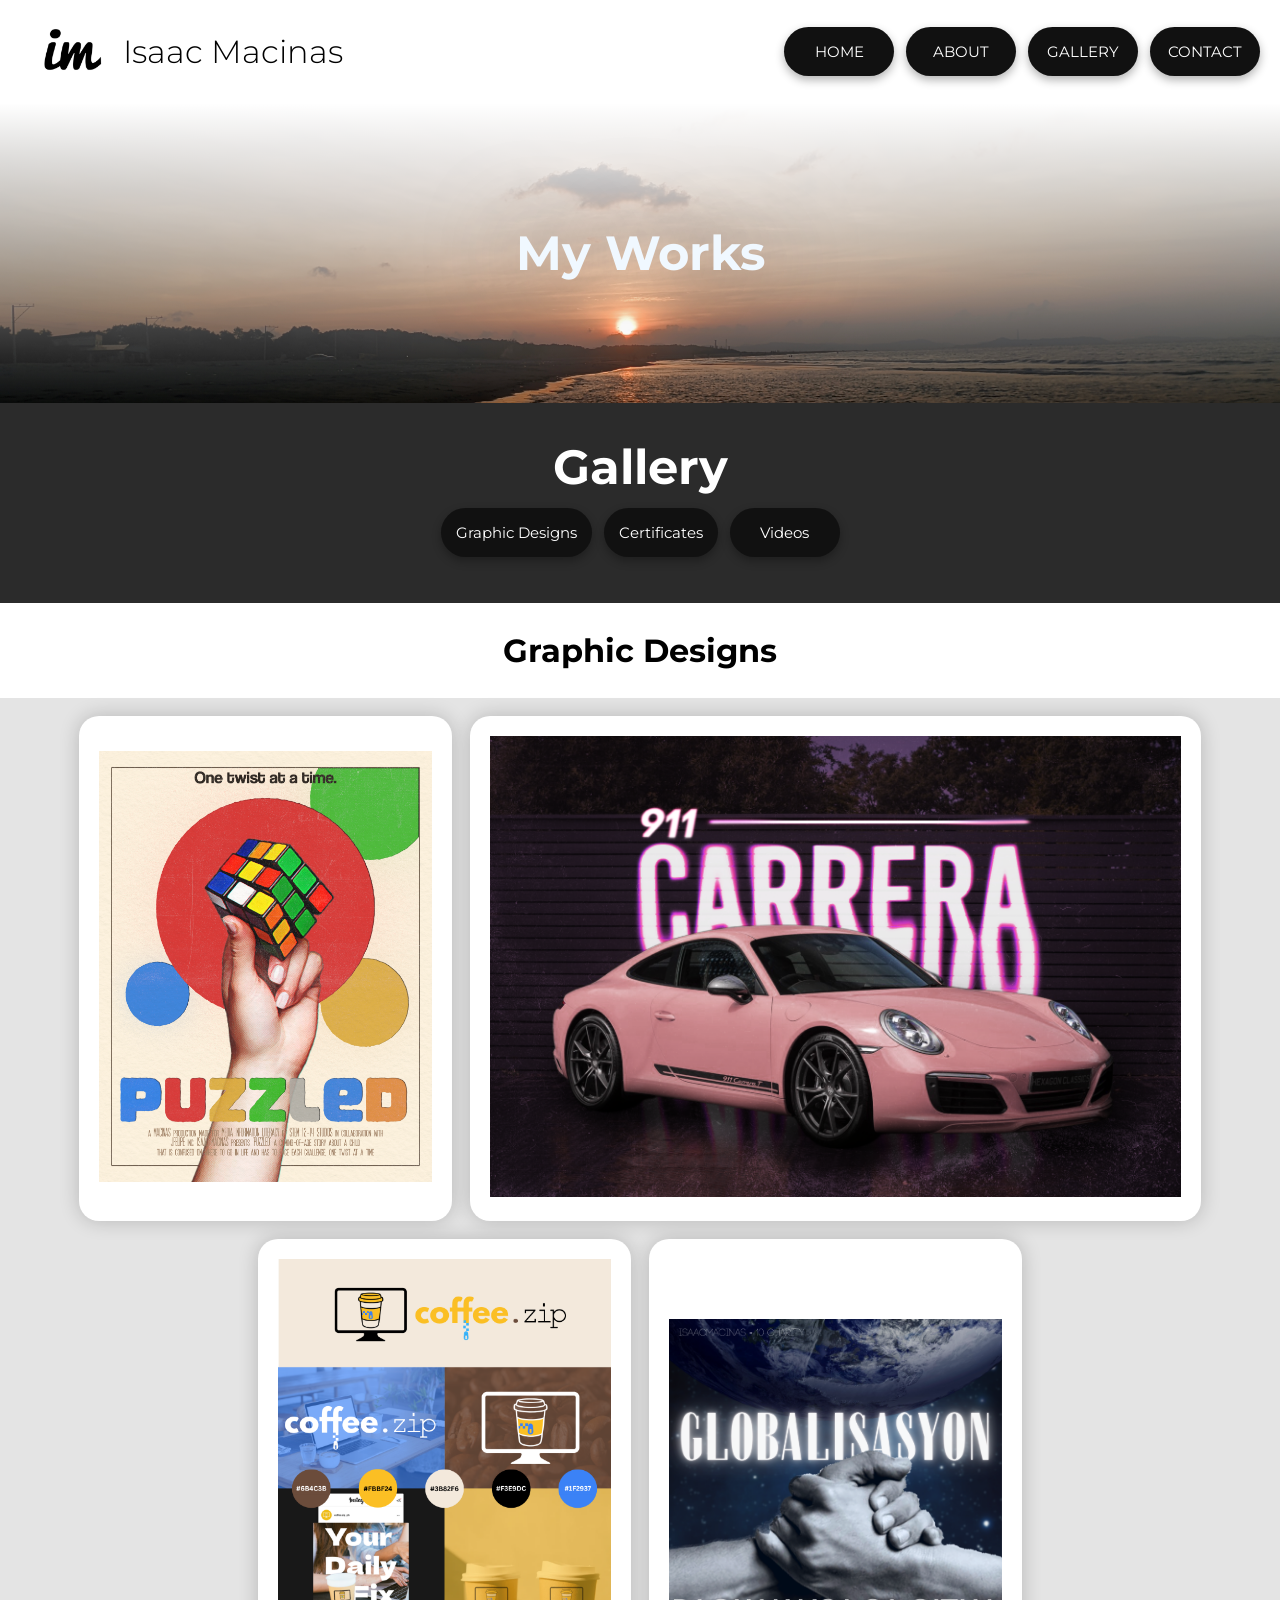
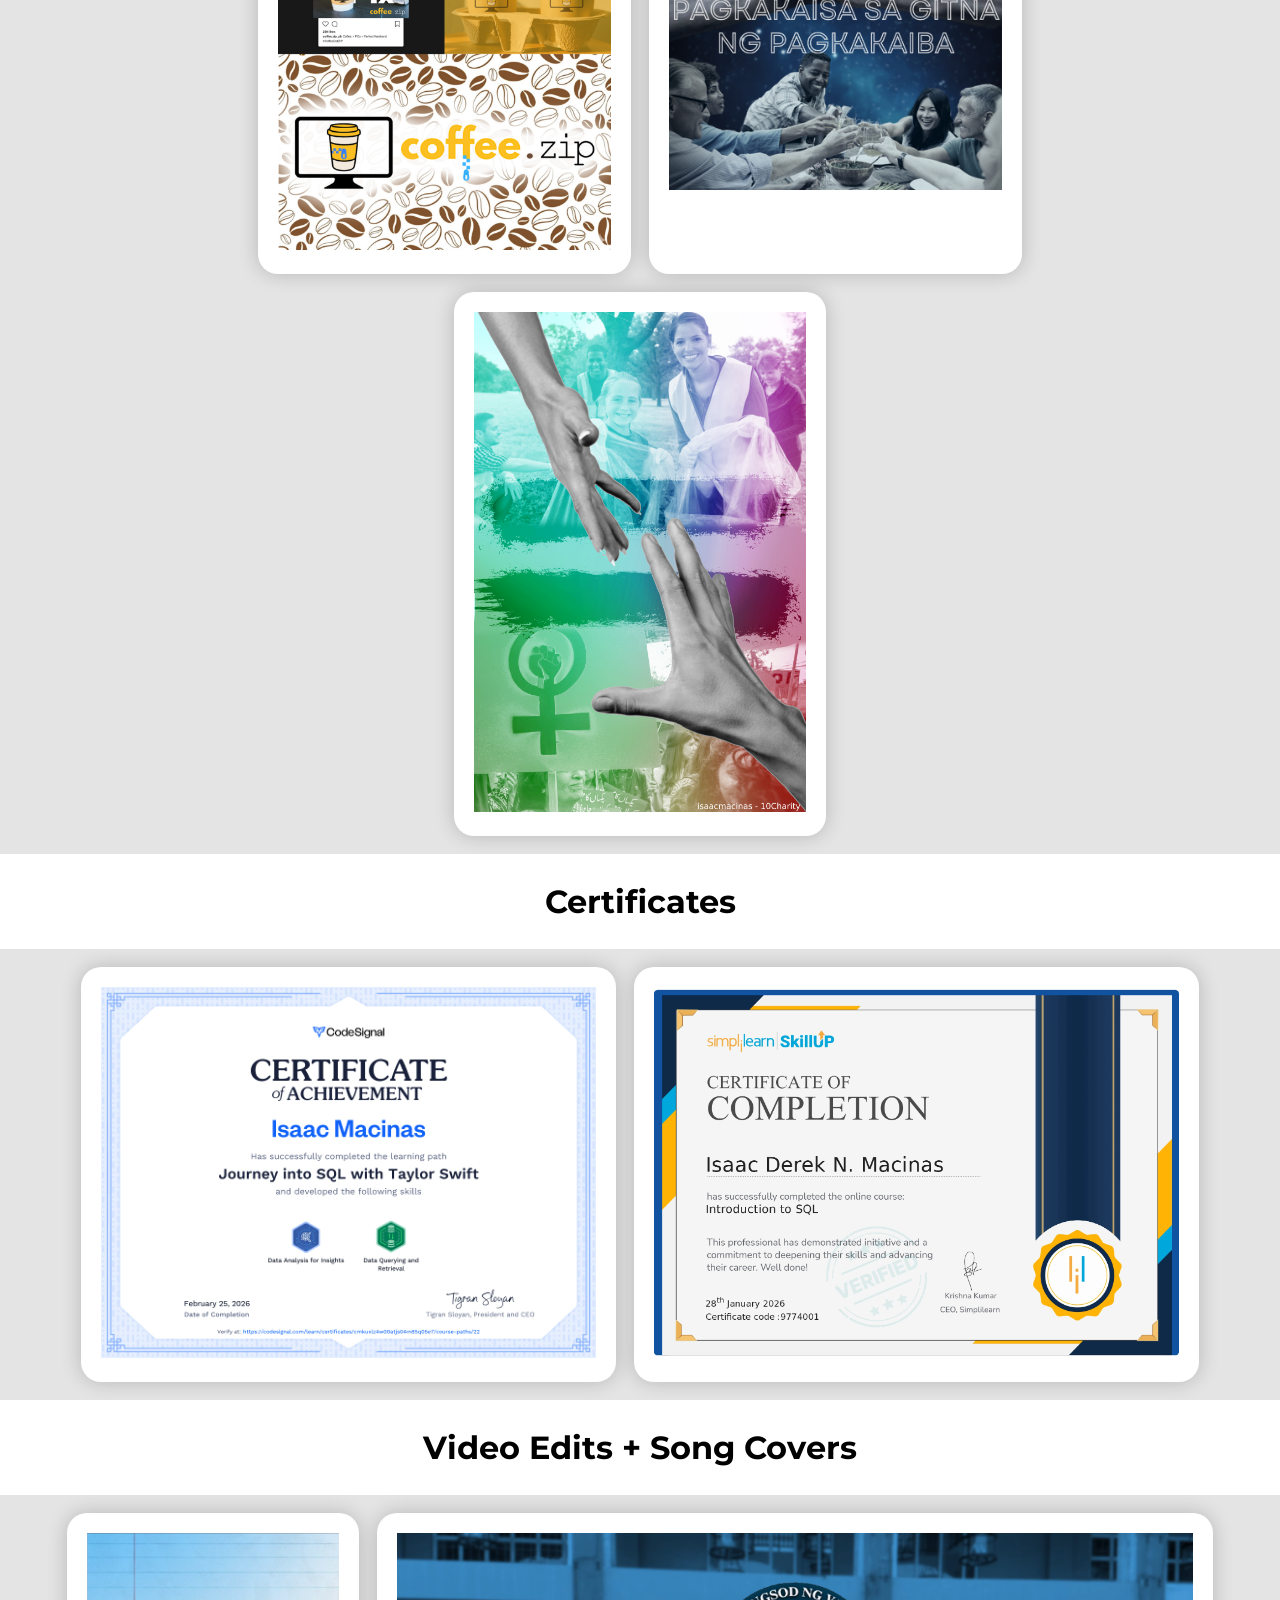
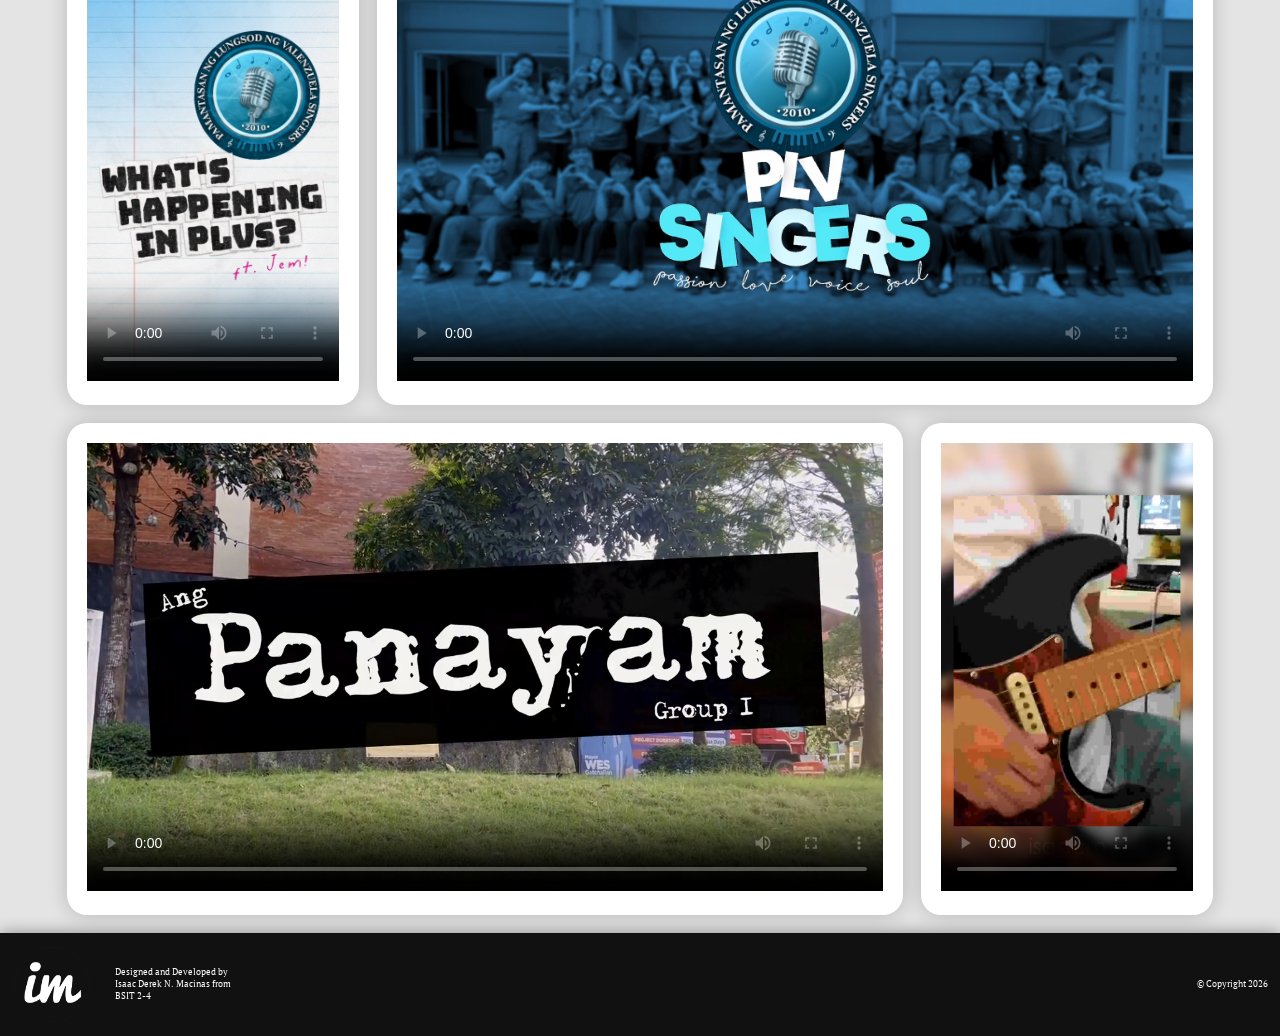
==== html/gallery.html @ 3227c5d8 "First Commit (EDP Portfolio)" ====
<!DOCTYPE html>
<html>
<head>
	<meta charset="UTF-8">
	<meta name="viewport" content="width=device-width, initial-scale=1.0">

	<title>Gallery | Isaac Macinas</title>
	<link rel="icon" type="image/x-icon" href = "../favicon.ico">
	<link rel="stylesheet" href="../css/style.css">
	<link rel="preconnect" href="https://fonts.googleapis.com">
	<link rel="preconnect" href="https://fonts.gstatic.com" crossorigin>
	<link href="https://fonts.googleapis.com/css2?family=Montserrat:wght@100..900&family=PT+Serif&display=swap" rel="stylesheet">
</head>

<body>
	<header>
		<div class="logobanner">
			<img src="../images/mainlogo.png" id="mainlogo">
			<h1>Isaac Macinas</h1>
		</div>
		<div class="navbar">
			<a href="../index.html">HOME</a>
			<a href="about.html">ABOUT</a>
			<a href="#top-page">GALLERY</a>
			<a href="contact.html">CONTACT</a>
		</div>
	</header>
	
	<main>
		<div id="top-page" class="herobanner herogallery">
			<h1>My Works</h1>
		</div>

		<div class="gallerydark">
			<h1>Gallery</h1>
			<div class="navbar centernav">
				<a class="jump-button" href="#graphic-designs">Graphic Designs</a>
				<a class="jump-button" href="#certificates">Certificates</a>
				<a class="jump-button" href="#videos">Videos</a>
			</div>
		</div>

		<div id="graphic-designs" class="text-banner no-bg">
			<h1>Graphic Designs</h1>
		</div>

		<div class="galleryarea">

			<div class="gallerylist">
				<div class="gallerycard">
					<img id="PUZZLED" src="../images/PUZZLEEED.png" alt="Puzzled">
				</div>
				<div class="gallerycard">
					<img id="Porsche" src="../images/Porchse (1).png" alt="Porsche">
				</div>
				<div class="gallerycard">
					<img id="coffeezip" src="../images/coffee.zip moodboard.png" alt="">
				</div>
				<div class="gallerycard">
					<img id="global" src="../images/Globalisasyon.png" alt="">
				</div>
				<div class="gallerycard">
					<img id="APPoster" src="../images/apposter.jpg" alt="Poster">
				</div>
			</div>
		</div>

	<div id="certificates" class="text-banner no-bg">
		<h1>Certificates</h1>
	</div>

	<div class="galleryarea">
		<div class="gallerylist">
			<div class="gallerycard">
				<img id="certificate-img" src="../images/sqlcertificate.jpeg" alt="SQL Certificate">
			</div>
			<div class="gallerycard">
				<img id="certificate-img" src="../images/simplilearn.jpg" alt="SimpliLearn Certificate">
			</div>
		</div>
	</div>

	<div id="videos" class="text-banner no-bg">
		<h1>Video Edits + Song Covers</h1>
	</div>

	<div class="galleryarea">
		<div class="gallerylist">
			<div class="gallerycard">
				<video id="CCC" controls poster="../images/whatshappening.png" src="../images/Plvs Ccc Vlog.mp4"></video>
			</div>
			<div class="gallerycard">
				<video controls poster="../images/plvsingers.png" src="../images/Plvsorgshirt Revised.mp4"></video>
			</div>
			<div class="gallerycard">
				<video controls poster="../images/panayam.png" src="../images/Group 1 Vts 2025.mp4"></video>
			</div>
			<div class="gallerycard">
				<video controls poster="../images/nanaman.png" src="../images/NANAMAN - IV OF SPADES Guitar Solo Cover.mp4"></video>
			</div>
		</div>
	</div>

	</main>

	<footer>
		<div class="logobanner">
			<img src="../images/mainlogo-light.png" id="mainlogo">
			
			<div class="credits">
				<p>Designed and Developed by Isaac Derek N. Macinas from BSIT 2-4</p>
			</div>
		</div>
		<div class="credits">
			<p>© Copyright 2026</p>
		</div>
	</footer>
</body>

</html>
---- css/style.css ----
* {
	font-family: "Montserrat", sans-serif;
    margin: 0;                 
    padding: 0;                
}

html {
	scroll-behavior: smooth;
}

div {
	scroll-margin-top: 100px;
}

.montserrat {
  font-family: "Montserrat", sans-serif;
  font-optical-sizing: auto;
  font-weight: 700;
  font-style: normal;
}

.pt-serif-regular {
  font-family: "PT Serif", serif;
  font-weight: 400;
  font-style: normal;
}

p {
	font-family: "PT Serif", serif;
}

header {
	background: white;
	display: flex;
	align-items: center;
	justify-content: space-between;
	position: sticky;
	z-index: 1000;
	top: 0;
	padding: 0 20px;
}

#mainlogo {
	width:100%;
	max-width: 75px;
	padding: 14px;
}


header h1 {
	font-family: "Montserrat", sans-serif;
	display: inline-block;
    vertical-align: middle;
	font-weight: 300;
	color: black;
}

.logobanner {
	display: flex;
	align-items: center;
}

.navbar {
	display: flex;
	gap: 12px;

}

.navbar a, .download {
	display: flex;
	justify-content: center;
	align-items: center;
    color: white;
	text-align: center;
    text-decoration: none;
	background: #111111;
	padding: 15px;
	min-width: 80px;
	border-radius: 200px;
	font-size: 15px;
	box-shadow: 0 4px 10px rgba(0, 0, 0, 0.3);

	transition: all;
	transition-duration: 200ms;
	transition-timing-function: ease;
}

.herobanner	{
	height: 300px;
	text-align: center;
	align-content: center;
	background-image: linear-gradient(rgba(255, 255, 255, 1), rgba(0,0,0,0)), url(../images/heroimg.jpg);
	background-position: 50% 43%;
	background-size: cover;
}

.heroabout {
	background-image: linear-gradient(rgba(255, 255, 255, 1), rgba(0,0,0,0)), url(../images/heroabout.jpg);
	background-position: 50% 43%;
}

.herogallery {
	background-image: linear-gradient(rgba(255, 255, 255, 1), rgba(0,0,0,0)), url(../images/herogallery.jpg);
	background-position: 50% 43%;
}

.herocontact {
	background-image: linear-gradient(rgba(255, 255, 255, 1), rgba(0,0,0,0)), url(../images/herocontact.jpg);
	background-position: 50% 43%;
}

.herobanner h1 {
	font-size: 48px;
	color: aliceblue;
	text-shadow: 2px 2px 96px #000000;
	opacity: 0;                 
  	animation: fadeIn 2s ease forwards; 
}

@keyframes fadeIn {
  to {
    opacity: 1;               /* end fully visible */
  }
}

body {
	background-color: #e4e4e4;
}

.landing {
	display: flex;
	justify-content: space-evenly;
	padding: 12px;
	background-color: rgb(43, 43, 43);
}

.mainintro {
	min-width: 45%;
	margin: 10px;
	padding: 14px;
	border: white double 4px;
	border-radius: 8px;
	color: aliceblue;

	display: flex;
	flex-direction: column;
	justify-content: space-between;
	align-content: center;
}

.hi-im {
	padding: 8px;
}

.mainintro h4 {
	font-size: 48px;
	font-weight: 300;
	line-height: 10px;
	padding-top: inherit;

	opacity: 0;
	transform: translateY(20px); /* start slightly lower */
	animation: fadeUp 2s ease forwards;
}

.mainintro h1 {
	font-size: 72px;
	opacity: 0;
	transform: translateY(20px); /* start slightly lower */
	animation: fadeUp 2s ease forwards;
	animation-delay: 0.5s;
}

.mainintro p {
	font-family: "PT Serif", serif;
	font-weight: 100;
	font-size: 24px;
	
	opacity: 0;
	animation: fadeIn 2s ease forwards;
	animation-delay: 1.3s; 

}

@keyframes fadeUp {
  to {
    opacity: 1;
    transform: translateY(0);  /* move to final position */
  }
}

.arrow {
	display: flex;
	align-items: center;

}

.arrow a {
	color: aliceblue;
	text-decoration: none;
	font-weight: 400;
	font-size: 32px;

	transition: all;
	transition-duration: 200ms;
	transition-timing-function: ease;

}

.navbar a:hover, .arrow a:hover, .download:hover {
	font-weight: 600;
	text-shadow: 0 0 4px rgb(212, 212, 212);
	transform: translateY(-3px);
}

.intro-description {
	font-size: 18px;
	padding: 12px;
	max-width: 90%;	
}

#macinas_main {
	min-width: 49%;
	height: 49%;
	border-radius: 8px;
}

.videoarea, .aboutarea, .galleryarea {
	text-align: center;
	padding: 18px;
	align-content: center;
	max-width: 90%;
	margin: 0 auto;
}

.videoarea h1 {
	text-align: center;
	padding: 8px;
}

.videoarea p {
	max-width: 80%;
	padding: 12px;
	font-size: 18px;
	margin: 0 auto;
}

.videoarea h2 {
	font-weight: 400;
}

.white {
	background-color: white;
	margin: 0;
	max-width: none;
}

#demoreel {
	width: 80%;
	height: auto;
	border-radius: 8px;
	scroll-margin-top: 110px;
	box-shadow: 4px 16px 40px rgba(0, 0, 0, 0.2);
}

footer {
	background-color: #111111;
	box-shadow: 0 0px 15px rgba(0, 0, 0, 0.4);
	color: white;
	display: flex;
	justify-content: space-between;
	align-items: center;
}

.credits {
	margin: 0px 12px;
	max-width: 20ch;
	font-size: xx-small;
}

.aboutitem {
	display: flex;
	padding: 12px;
	max-width: 85%;
	margin: auto;
}

.text-banner {
	text-align: center;
	background-color: white;
	align-content: center;
	padding: 28px 96px;
}

.abouttext {
	text-align: left;
	padding: 12px 24px;
}

.passion {
	text-align: right;
}

.aboutimg {
	max-width: 45%;
	height: auto;
	border-radius: 8px;
	align-self: center;
	box-shadow: 3px 4px 3px rgb(0, 0, 0, 0.1);
}

.gallerycard {
	background-color: white;
	border-radius: 20px;
	padding: 20px;
	box-shadow: 0 0 20px rgb(0, 0, 0, 0.2);
	align-content: center;
	align-items: center;
	max-width: 90%;
	max-height: 90%;
}

.gallerycard video {
	height: 35vw;
}

.gallerycard h1 {
	padding-bottom: 12px;
}

#PUZZLED, #coffeezip, #global {
	
	max-width: 26vw;
	height: auto;
}

#APPoster {
	max-height: 39vw;
	width: auto;
}

#Porsche {
	height: 36vw;
	width: auto;
}

#canva {
	max-height: 520px;
	width: 800px;
}

#certificate-img {
	height: 29vw;
	width: auto;
}

#YTVideo1 {
	height: 500px;
	width: 883px;
}

#YTVideo2 {
	height: 500px;
	width: auto;
}

.gallerydark {
	background-color: rgb(43, 43, 43);
	color: white;
	font-size: 24px;
	align-content: center;
	text-align: center;
	height: 200px;
}

.centernav {
	justify-content: center;
	padding: 12px 0;
}

.gallerylist {
	display: flex;
	flex-wrap: wrap;
	justify-content: center;
	align-items: space-evenly;
	gap: 18px;
}

.no-bg {
	background-color: none;
}

.galleryarea h1 {
	padding: 0 12px;
}

.form-container {
	display: flex;
	justify-content: center;
	margin: 36px;
}

.contact-info {
	background-color: rgb(43, 43, 43);
	width: 400px;
	padding: 20px;
	color:  white;
	border-radius: 18px 0 0 18px;
	box-shadow: 0 4px 10px rgba(0, 0, 0, 0.3);

	display: flex;
	flex-direction: column;
	justify-content: space-between;
	align-content: center;
}

.contact-info h2 {
	font-size: 32px;
}

.contact-info p {
	font-size: 20px;
}

.contact-form {
	background-color: white;
	width: 400px;
	padding: 20px;
	border-radius: 0 18px 18px 0;
	box-shadow: 0 4px 10px rgba(0, 0, 0, 0.3);
}

.contact-form form {
	display: flex;
	flex-direction: column;
	max-width: 350px;
	gap: 10px;
}

input, textarea {
	padding: 10px;
    border-radius: 8px;
    border: none;
    background: #e4e4e4;
}

button {
    width: 100px;
    padding: 10px;
    background-color: #1fb32e;
    color: white;
    border: none;
    border-radius: 8px;
    cursor: pointer;

	transition: all;
	transition-duration: 100ms;
	transition-timing-function: ease-in-out;
}

button:hover {
	background-color: #36cb45;
	font-weight: 600;
}

.icon-row {
	display: flex;
	align-items: center;
	flex-wrap: wrap;
}

.icon-row a {
	text-decoration: none;
}

.icon-row img {
	width: 48px;
	margin: 6px;

	transition: all;
	transition-duration: 200ms;
	transition-timing-function: ease;
}

.icon-row img:hover {
	filter: drop-shadow(0 0 8px rgba(204, 204, 204, 0.7));
	transform: translateY(-3px);
}

#email {
	font-family: 'Montserrat';
	padding: 4px;
}

#gmail:hover {
	filter: drop-shadow(0 0 8px #EA4335);
}

#fb:hover {
	filter: drop-shadow(0 0 8px #0866FF);
}

#ig:hover {
	filter: drop-shadow(0 0 8px #FF0069);
}

#yt:hover {
	filter: drop-shadow(0 0 8px #FF0000);
}

.popup {
    display: none;
    position: fixed;
    top: 0;
    left: 0;
    width: 100%;
    height: 100%;
    background: rgba(0,0,0,0.6);
    justify-content: center;
    align-items: center;
}

.popup-content {
    background: white;
    padding: 20px 30px;
    border-radius: 10px;
    text-align: center;
}

.popup-content button {
    margin-top: 10px;
    padding: 8px 16px;
    cursor: pointer;
}


/* Media Query */

/* Laptop */
@media  (max-width: 1024px) {

	.mainintro h1{
		font-size: 56px;
	}

	.mainintro h4 {
		font-size: 40px;
	}

	.mainintro p {
		font-size: 18px;
	}

	#PUZZLED, #coffeezip, #global{
		width: 24vw;
		height: auto;
	}

	#Porsche {
		width: 51vw;
		height: auto;
	}

	#canva {
		max-height: 300px;
		max-width: 500px;
	}

	#APPoster {
		max-width: 25vw;
		height: auto;
	}

	.aboutimg {
		max-width: 50%;
	}

	#certificate-img {
		max-width: 40vw;
	}

	.gallerycard video {
		height: 32vw;
	}

	#YTVideo1 {
	height: 327px;
	width: 582px;
	}

	#YTVideo2 {
		height: 327px;
		width: 184px;
	}

}

/* Tablets */
@media (max-width: 768px) { 
	header {
		flex-direction: column;
	}

	.navbar {
		padding-bottom: 14px;
	}

	.centernav {
		display: flex;
	}

	.logobanner {
		transform: scale(0.85);
	}

	.herobanner {
		height: 250px;
	}

	.herobanner h1{
		font-size: 36px;
	}
	.hi-im h1 {
		font-size: 42px;
	}

	.hi-im h4 {
		font-size: 30px;
	}

	.intro-description p {
		font-size: 14px;
	}

	.arrow a{
		font-size: 20px;
	}

	.arrow img {
		width: 60px;
	}

	.videoarea, .aboutarea, .galleryarea {
		text-align: center;
		padding: 18px;
		align-content: center;
		margin: 0 auto;
	}

	.text-banner {
		padding: 5%;
	}

	.aboutitem {
		flex-direction: column;
	}

	.aboutitem h2 {
		text-align: center;
	}

	.aboutitem p {
		text-align: justify;
	}
	.aboutimg {
		max-width: 90%;
	}

	#CCC {
		height: 300px;
		width: auto;
	}

	.gallerycard {
		height: auto;
		padding: 20px;
	}
	
	.gallerycard img, .gallerycard video {
		width: 100% !important;
		max-width: 550px !important;
		height: 100% !important;
		max-height: fit-content !important;
		box-shadow: 3px 4px 3px rgb(0, 0, 0, 0.1);
	}

	.gallerylist {
		flex-direction: column;
		align-items: center;
	}


	#canva {
		max-width: 550px;
		max-height: 450px;
	}

	.order-first {
		order: -1;
	}

	#YTVideo2 {
		height: 500px;
		width: auto;
	}

	
}

/* Phones */
@media (max-width: 480px) { 

	.navbar {
		transform: scale(0.8);
		gap: 6px;
	}

	.landing {
		flex-direction: column;
	}

	.herobanner {
		height: 200px;
	}

	.herobanner h1 {
		font-size: 30px;
	}
	#macinas_main {
		width: 100%;
		height: 100%;
	}

	.videoarea {
		padding: 0;
	}

	.videoarea p {
		font-size: 16px;
	}
	.abouttext {
		padding: 4px 0;
	}

	#canva {
		width: 250px;
		height: 200px;
	}

	#YTVideo1 {
	height: 130px;
	width: 250px;
	}

	#YTVideo2 {
		width: 250px;
	}

	.form-container {
		flex-direction: column;
		flex-wrap: wrap;
		align-content: center;
	}

	.contact-info {
		width: 100%;
		border-radius: 18px 18px 0 0;
	}

	.contact-info p{
		font-size: 15px;
		padding: 8px 0;
	}

	.contact-form {
		width: 100%;
		border-radius: 0 0 18px 18px;
	}

	.icon-row img {
		width: 30px;
		padding-top: 8px;
	}
}

@media (max-width: 375px) {

	.navbar a {
		font-size: 14px;
		min-width: 50px;
	}
	header h1 {
		font-size: 25px;
	}

	#mainlogo {
		width: 20%;
	}
}
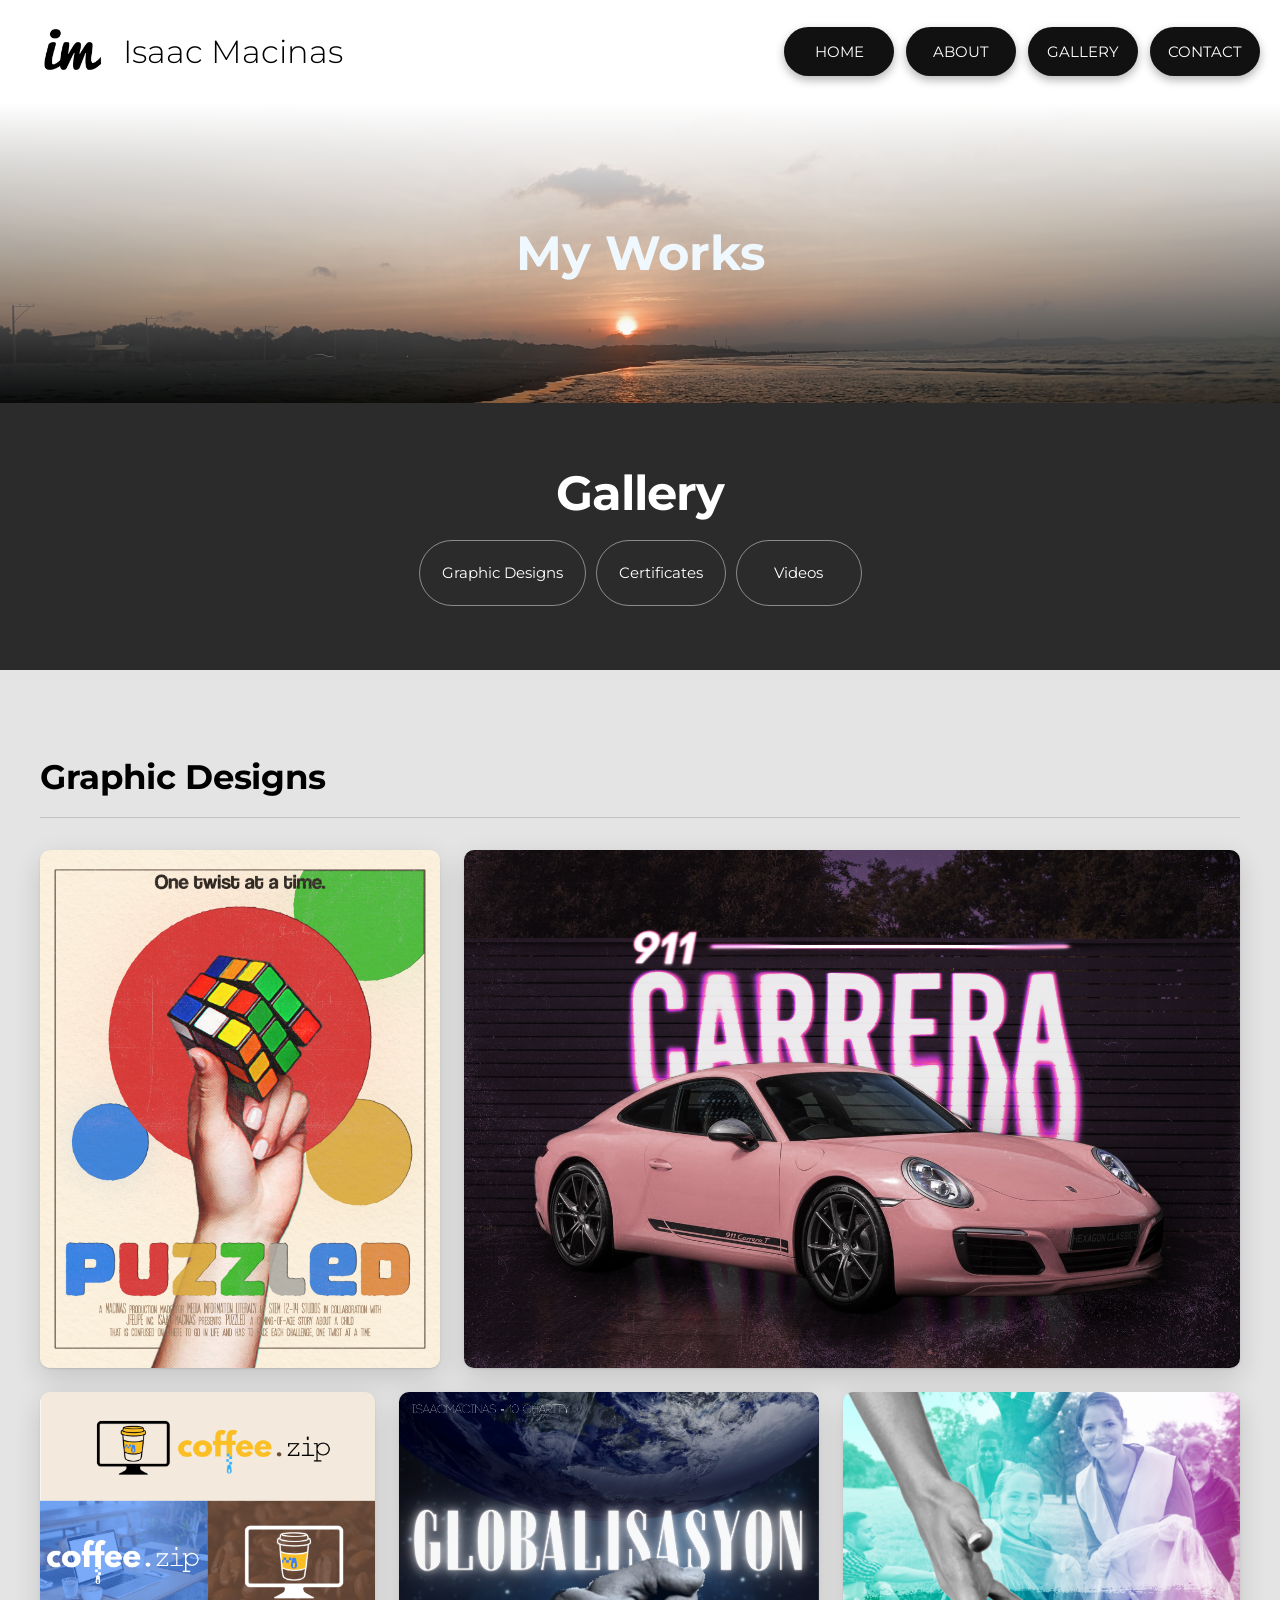
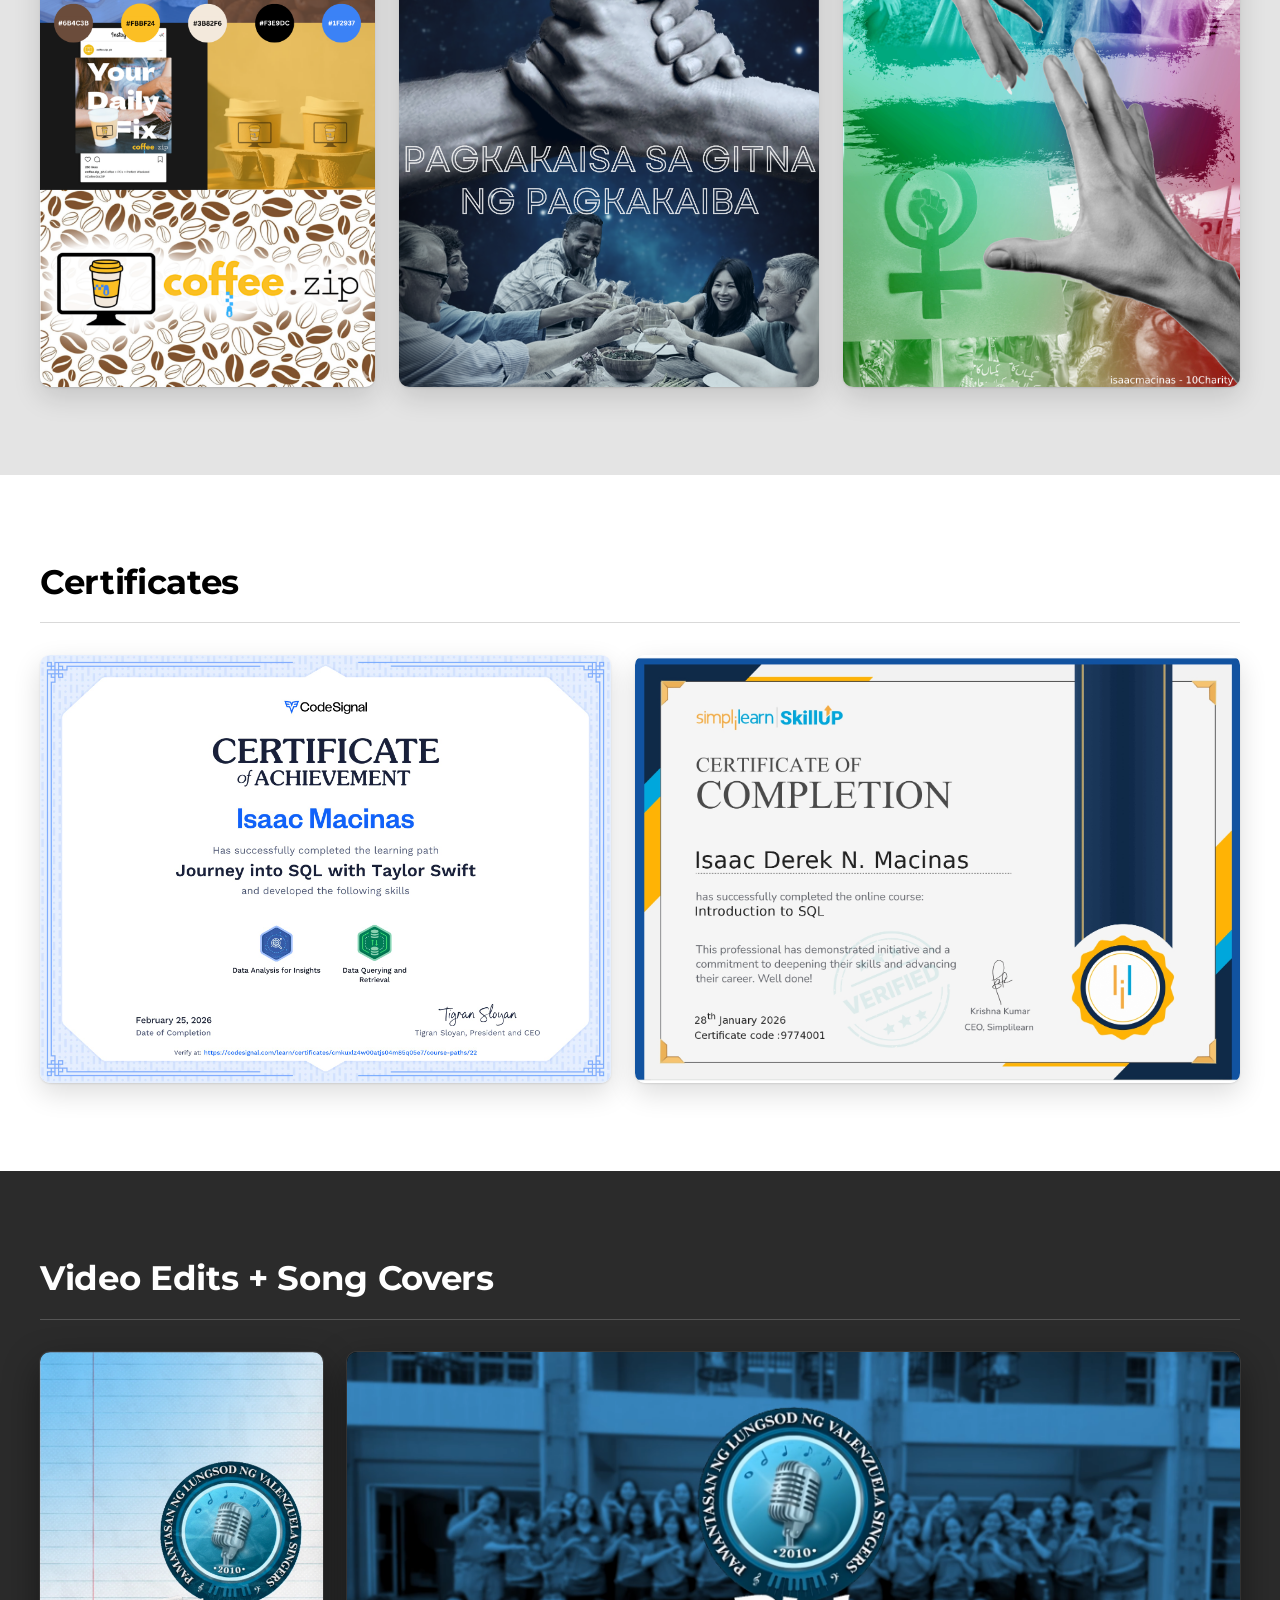
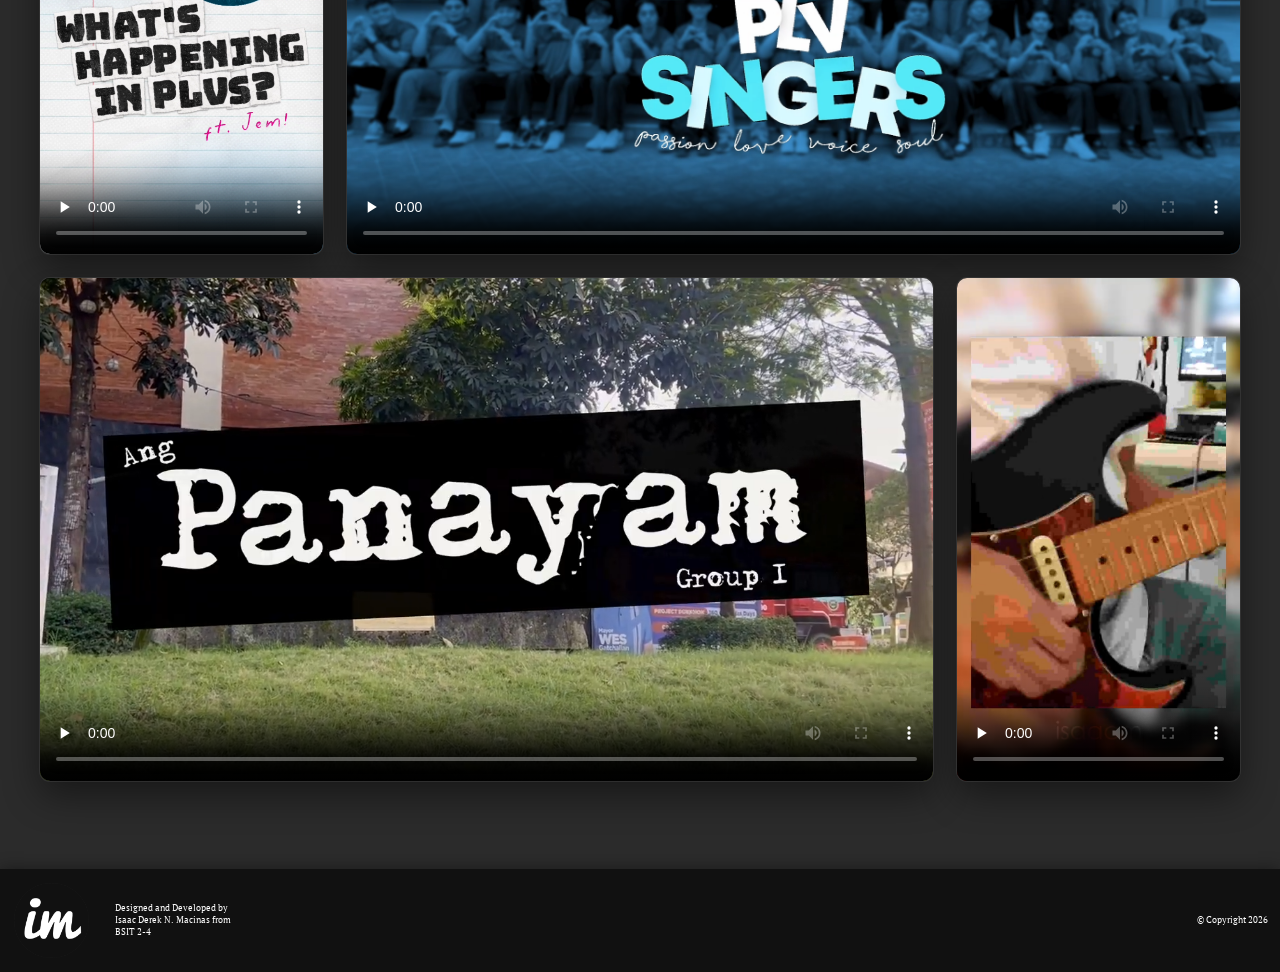
==== commit 88741e82: "Rebuild gallery layout with justified, responsive rows" ====
--- a/html/gallery.html
+++ b/html/gallery.html
@@ -33,75 +33,82 @@
 
 		<div class="gallerydark">
 			<h1>Gallery</h1>
-			<div class="navbar centernav">
+			<nav class="navbar" aria-label="Gallery sections">
 				<a class="jump-button" href="#graphic-designs">Graphic Designs</a>
 				<a class="jump-button" href="#certificates">Certificates</a>
 				<a class="jump-button" href="#videos">Videos</a>
-			</div>
+			</nav>
 		</div>
 
-		<div id="graphic-designs" class="text-banner no-bg">
-			<h1>Graphic Designs</h1>
-		</div>
+		<!--
+			Layout note: --ar is each item's aspect ratio (width / height). Items in a
+			row grow in proportion to it, so a row shares one height and fills the
+			width. If you add a piece, set --ar to its pixel size, e.g. "1080 / 1350",
+			and put it in a row.
+		-->
 
-		<div class="galleryarea">
-
+		<section id="graphic-designs" class="gallery-section" aria-labelledby="graphic-designs-title">
+			<h2 id="graphic-designs-title">Graphic Designs</h2>
 			<div class="gallerylist">
-				<div class="gallerycard">
-					<img id="PUZZLED" src="../images/PUZZLEEED.png" alt="Puzzled">
+				<div class="gallery-row gallery-row--photo">
+					<div class="gallerycard" style="--ar: 2550 / 3300">
+						<img src="../images/PUZZLEEED.png" alt="Puzzled" width="2550" height="3300" loading="lazy" decoding="async">
+					</div>
+					<div class="gallerycard" style="--ar: 1440 / 960">
+						<img src="../images/Porchse (1).png" alt="Porsche" width="1440" height="960" loading="lazy" decoding="async">
+					</div>
 				</div>
-				<div class="gallerycard">
-					<img id="Porsche" src="../images/Porchse (1).png" alt="Porsche">
-				</div>
-				<div class="gallerycard">
-					<img id="coffeezip" src="../images/coffee.zip moodboard.png" alt="">
-				</div>
-				<div class="gallerycard">
-					<img id="global" src="../images/Globalisasyon.png" alt="">
-				</div>
-				<div class="gallerycard">
-					<img id="APPoster" src="../images/apposter.jpg" alt="Poster">
+				<div class="gallery-row gallery-row--photo">
+					<div class="gallerycard" style="--ar: 1080 / 1920">
+						<img src="../images/coffee.zip moodboard.png" alt="" width="1080" height="1920" loading="lazy" decoding="async">
+					</div>
+					<div class="gallerycard" style="--ar: 1587 / 2245">
+						<img src="../images/Globalisasyon.png" alt="" width="1587" height="2245" loading="lazy" decoding="async">
+					</div>
+					<div class="gallerycard" style="--ar: 2400 / 3600">
+						<img src="../images/apposter.jpg" alt="Poster" width="2400" height="3600" loading="lazy" decoding="async">
+					</div>
 				</div>
 			</div>
-		</div>
+		</section>
 
-	<div id="certificates" class="text-banner no-bg">
-		<h1>Certificates</h1>
-	</div>
+		<section id="certificates" class="gallery-section gallery-section--light" aria-labelledby="certificates-title">
+			<h2 id="certificates-title">Certificates</h2>
+			<div class="gallerylist">
+				<div class="gallery-row gallery-row--photo">
+					<div class="gallerycard" style="--ar: 2048 / 1536">
+						<img src="../images/sqlcertificate.jpeg" alt="SQL Certificate" width="2048" height="1536" loading="lazy" decoding="async">
+					</div>
+					<div class="gallerycard" style="--ar: 1754 / 1241">
+						<img src="../images/simplilearn.jpg" alt="SimpliLearn Certificate" width="1754" height="1241" loading="lazy" decoding="async">
+					</div>
+				</div>
+			</div>
+		</section>
 
-	<div class="galleryarea">
-		<div class="gallerylist">
-			<div class="gallerycard">
-				<img id="certificate-img" src="../images/sqlcertificate.jpeg" alt="SQL Certificate">
+		<section id="videos" class="gallery-section gallery-section--dark" aria-labelledby="videos-title">
+			<h2 id="videos-title">Video Edits + Song Covers</h2>
+			<div class="gallerylist">
+				<div class="gallery-row gallery-row--video">
+					<div class="gallerycard" style="--ar: 1080 / 1920">
+						<video controls playsinline preload="none" poster="../images/whatshappening.png" src="../images/Plvs Ccc Vlog.mp4"></video>
+					</div>
+					<div class="gallerycard" style="--ar: 1920 / 1080">
+						<video controls playsinline preload="none" poster="../images/plvsingers.png" src="../images/Plvsorgshirt Revised.mp4"></video>
+					</div>
+				</div>
+				<div class="gallery-row gallery-row--video">
+					<div class="gallerycard" style="--ar: 1280 / 720">
+						<video controls playsinline preload="none" poster="../images/panayam.png" src="../images/Group 1 Vts 2025.mp4"></video>
+					</div>
+					<div class="gallerycard" style="--ar: 720 / 1280">
+						<video controls playsinline preload="none" poster="../images/nanaman.png" src="../images/NANAMAN - IV OF SPADES Guitar Solo Cover.mp4"></video>
+					</div>
+				</div>
 			</div>
-			<div class="gallerycard">
-				<img id="certificate-img" src="../images/simplilearn.jpg" alt="SimpliLearn Certificate">
-			</div>
-		</div>
-	</div>
+		</section>
 
-	<div id="videos" class="text-banner no-bg">
-		<h1>Video Edits + Song Covers</h1>
-	</div>
-
-	<div class="galleryarea">
-		<div class="gallerylist">
-			<div class="gallerycard">
-				<video id="CCC" controls poster="../images/whatshappening.png" src="../images/Plvs Ccc Vlog.mp4"></video>
-			</div>
-			<div class="gallerycard">
-				<video controls poster="../images/plvsingers.png" src="../images/Plvsorgshirt Revised.mp4"></video>
-			</div>
-			<div class="gallerycard">
-				<video controls poster="../images/panayam.png" src="../images/Group 1 Vts 2025.mp4"></video>
-			</div>
-			<div class="gallerycard">
-				<video controls poster="../images/nanaman.png" src="../images/NANAMAN - IV OF SPADES Guitar Solo Cover.mp4"></video>
-			</div>
-		</div>
-	</div>
-
-	</main>
+</main>
 
 	<footer>
 		<div class="logobanner">
--- a/css/style.css
+++ b/css/style.css
@@ -225,7 +225,7 @@
 	border-radius: 8px;
 }
 
-.videoarea, .aboutarea, .galleryarea {
+.videoarea, .aboutarea {
 	text-align: center;
 	padding: 18px;
 	align-content: center;
@@ -307,91 +307,6 @@
 	border-radius: 8px;
 	align-self: center;
 	box-shadow: 3px 4px 3px rgb(0, 0, 0, 0.1);
-}
-
-.gallerycard {
-	background-color: white;
-	border-radius: 20px;
-	padding: 20px;
-	box-shadow: 0 0 20px rgb(0, 0, 0, 0.2);
-	align-content: center;
-	align-items: center;
-	max-width: 90%;
-	max-height: 90%;
-}
-
-.gallerycard video {
-	height: 35vw;
-}
-
-.gallerycard h1 {
-	padding-bottom: 12px;
-}
-
-#PUZZLED, #coffeezip, #global {
-	
-	max-width: 26vw;
-	height: auto;
-}
-
-#APPoster {
-	max-height: 39vw;
-	width: auto;
-}
-
-#Porsche {
-	height: 36vw;
-	width: auto;
-}
-
-#canva {
-	max-height: 520px;
-	width: 800px;
-}
-
-#certificate-img {
-	height: 29vw;
-	width: auto;
-}
-
-#YTVideo1 {
-	height: 500px;
-	width: 883px;
-}
-
-#YTVideo2 {
-	height: 500px;
-	width: auto;
-}
-
-.gallerydark {
-	background-color: rgb(43, 43, 43);
-	color: white;
-	font-size: 24px;
-	align-content: center;
-	text-align: center;
-	height: 200px;
-}
-
-.centernav {
-	justify-content: center;
-	padding: 12px 0;
-}
-
-.gallerylist {
-	display: flex;
-	flex-wrap: wrap;
-	justify-content: center;
-	align-items: space-evenly;
-	gap: 18px;
-}
-
-.no-bg {
-	background-color: none;
-}
-
-.galleryarea h1 {
-	padding: 0 12px;
 }
 
 .form-container {
@@ -534,6 +449,200 @@
 }
 
 
+/* ==========================================================================
+   Gallery
+
+   Rows are "justified": each card's width is proportional to its aspect
+   ratio (--ar, set inline in gallery.html), so every item in a row shares
+   one height and the row fills the container edge to edge. Below the row
+   breakpoints the cards simply stack, one per line.
+   ========================================================================== */
+
+/* Intro panel with the jump links */
+.gallerydark {
+	display: grid;
+	justify-items: center;
+	gap: 20px;
+	padding: clamp(32px, 6vw, 64px) 20px;
+	background-color: rgb(43, 43, 43);
+	color: white;
+	text-align: center;
+}
+
+.gallerydark h1 {
+	font-size: clamp(2rem, 1.4rem + 2.4vw, 3rem);
+	font-weight: 700;
+	letter-spacing: -0.02em;
+	line-height: 1.1;
+}
+
+.gallerydark .navbar {
+	flex-wrap: wrap;
+	justify-content: center;
+	gap: 10px;
+	padding: 0;
+	transform: none;
+}
+
+.gallerydark .navbar a {
+	min-height: 44px;
+	padding: 10px 22px;
+	background: transparent;
+	border: 1.5px solid rgba(255, 255, 255, 0.45);
+	box-shadow: none;
+	transition: background-color 200ms ease, color 200ms ease, border-color 200ms ease, transform 200ms ease;
+}
+
+.gallerydark .navbar a:hover {
+	background: white;
+	border-color: white;
+	color: #111111;
+	font-weight: 400;
+	text-shadow: none;
+	transform: translateY(-2px);
+}
+
+.gallerydark .navbar a:focus-visible {
+	outline: 2px solid white;
+	outline-offset: 3px;
+}
+
+/* Sections: full-bleed background, content held to a 1200px measure */
+.gallery-section {
+	--gap: clamp(12px, 2vw, 24px);
+	--measure: 1200px;
+	padding-block: clamp(40px, 7vw, 88px);
+	padding-inline: max(20px, calc((100% - var(--measure)) / 2));
+	scroll-margin-top: 110px;
+}
+
+.gallery-section--light {
+	background-color: white;
+}
+
+.gallery-section--dark {
+	background-color: rgb(43, 43, 43);
+	color: white;
+}
+
+.gallery-section h2 {
+	margin-bottom: clamp(20px, 3vw, 32px);
+	padding-bottom: 0.6em;
+	border-bottom: 1px solid rgba(0, 0, 0, 0.15);
+	font-size: clamp(1.5rem, 1.1rem + 1.4vw, 2.125rem);
+	font-weight: 700;
+	letter-spacing: -0.01em;
+	line-height: 1.15;
+	text-wrap: balance;
+}
+
+.gallery-section--dark h2 {
+	border-bottom-color: rgba(255, 255, 255, 0.2);
+}
+
+/* Rows and cards (stacked by default, justified rows from the breakpoints below) */
+.gallerylist {
+	display: grid;
+	gap: var(--gap);
+}
+
+.gallery-row {
+	display: flex;
+	flex-direction: column;
+	align-items: flex-start;
+	gap: var(--gap);
+}
+
+.gallerycard {
+	width: 100%;
+	min-width: 0;
+	/* stacked: never taller than ~3/4 of the screen, so a 9:16 video fits on one view */
+	max-width: min(100%, calc(var(--ar) * 75vh));
+	max-width: min(100%, calc(var(--ar) * 75svh));
+	margin-inline: auto;
+	overflow: hidden;
+	border-radius: 10px;
+	box-shadow: 0 1px 2px rgba(0, 0, 0, 0.1), 0 10px 28px rgba(0, 0, 0, 0.14);
+}
+
+.gallery-section--dark .gallerycard {
+	box-shadow: 0 0 0 1px rgba(255, 255, 255, 0.08), 0 14px 36px rgba(0, 0, 0, 0.45);
+}
+
+.gallerycard img,
+.gallerycard video {
+	display: block;
+	width: 100%;
+	height: auto;
+}
+
+.gallerycard video {
+	aspect-ratio: var(--ar);
+	object-fit: contain;
+	background-color: #000000;
+}
+
+/* Images and certificates: justified rows from 560px up */
+@media (min-width: 560px) {
+	.gallery-row--photo {
+		flex-direction: row;
+	}
+
+	.gallery-row--photo > .gallerycard {
+		flex-grow: calc(var(--ar));
+		flex-shrink: 1;
+		flex-basis: 0%;
+		max-width: none;
+		margin-inline: 0;
+	}
+}
+
+/* Videos need more room for their controls, so they stack a little longer */
+@media (min-width: 800px) {
+	.gallery-row--video {
+		flex-direction: row;
+	}
+
+	.gallery-row--video > .gallerycard {
+		flex-grow: calc(var(--ar));
+		flex-shrink: 1;
+		flex-basis: 0%;
+		max-width: none;
+		margin-inline: 0;
+	}
+}
+
+/* One quiet moment: images lift on hover. Videos stay put so the controls don't move. */
+@media (hover: hover) and (prefers-reduced-motion: no-preference) {
+	.gallerycard:has(> img) {
+		transition: transform 450ms cubic-bezier(0.16, 1, 0.3, 1), box-shadow 450ms cubic-bezier(0.16, 1, 0.3, 1);
+	}
+
+	.gallerycard:has(> img):hover {
+		transform: translateY(-4px);
+		box-shadow: 0 2px 4px rgba(0, 0, 0, 0.1), 0 18px 40px rgba(0, 0, 0, 0.22);
+	}
+}
+
+/* The sticky header is taller once it stacks, so jump links need more clearance */
+@media (max-width: 768px) {
+	.gallery-section {
+		scroll-margin-top: 180px;
+	}
+}
+
+/* Small phones: keep the three jump links on one line */
+@media (max-width: 480px) {
+	.gallerydark {
+		padding-inline: 12px;
+	}
+
+	.gallerydark .navbar a {
+		min-width: 0;
+		padding: 10px 14px;
+	}
+}
+
 /* Media Query */
 
 /* Laptop */
@@ -551,46 +660,8 @@
 		font-size: 18px;
 	}
 
-	#PUZZLED, #coffeezip, #global{
-		width: 24vw;
-		height: auto;
-	}
-
-	#Porsche {
-		width: 51vw;
-		height: auto;
-	}
-
-	#canva {
-		max-height: 300px;
-		max-width: 500px;
-	}
-
-	#APPoster {
-		max-width: 25vw;
-		height: auto;
-	}
-
 	.aboutimg {
 		max-width: 50%;
-	}
-
-	#certificate-img {
-		max-width: 40vw;
-	}
-
-	.gallerycard video {
-		height: 32vw;
-	}
-
-	#YTVideo1 {
-	height: 327px;
-	width: 582px;
-	}
-
-	#YTVideo2 {
-		height: 327px;
-		width: 184px;
 	}
 
 }
@@ -605,10 +676,6 @@
 		padding-bottom: 14px;
 	}
 
-	.centernav {
-		display: flex;
-	}
-
 	.logobanner {
 		transform: scale(0.85);
 	}
@@ -640,7 +707,7 @@
 		width: 60px;
 	}
 
-	.videoarea, .aboutarea, .galleryarea {
+	.videoarea, .aboutarea {
 		text-align: center;
 		padding: 18px;
 		align-content: center;
@@ -666,42 +733,8 @@
 		max-width: 90%;
 	}
 
-	#CCC {
-		height: 300px;
-		width: auto;
-	}
-
-	.gallerycard {
-		height: auto;
-		padding: 20px;
-	}
-	
-	.gallerycard img, .gallerycard video {
-		width: 100% !important;
-		max-width: 550px !important;
-		height: 100% !important;
-		max-height: fit-content !important;
-		box-shadow: 3px 4px 3px rgb(0, 0, 0, 0.1);
-	}
-
-	.gallerylist {
-		flex-direction: column;
-		align-items: center;
-	}
-
-
-	#canva {
-		max-width: 550px;
-		max-height: 450px;
-	}
-
 	.order-first {
 		order: -1;
-	}
-
-	#YTVideo2 {
-		height: 500px;
-		width: auto;
 	}
 
 	
@@ -740,20 +773,6 @@
 	}
 	.abouttext {
 		padding: 4px 0;
-	}
-
-	#canva {
-		width: 250px;
-		height: 200px;
-	}
-
-	#YTVideo1 {
-	height: 130px;
-	width: 250px;
-	}
-
-	#YTVideo2 {
-		width: 250px;
 	}
 
 	.form-container {
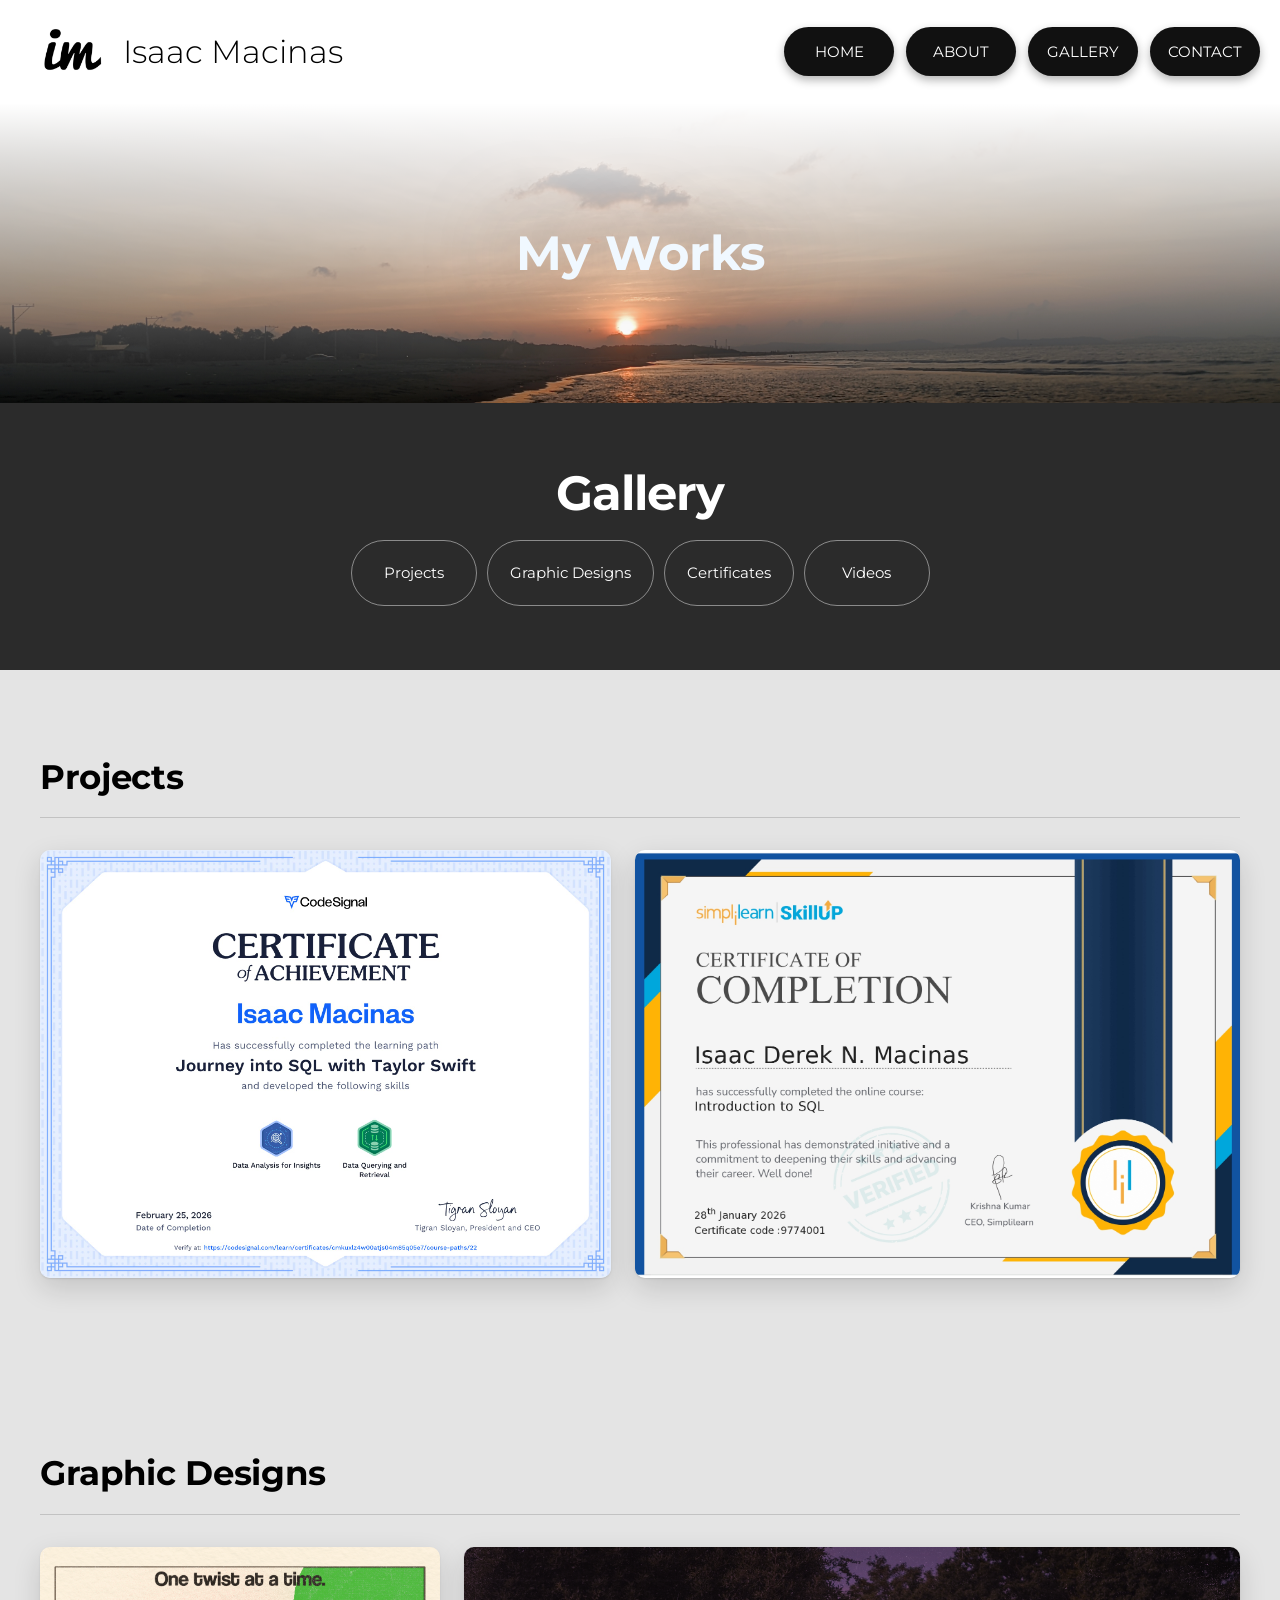
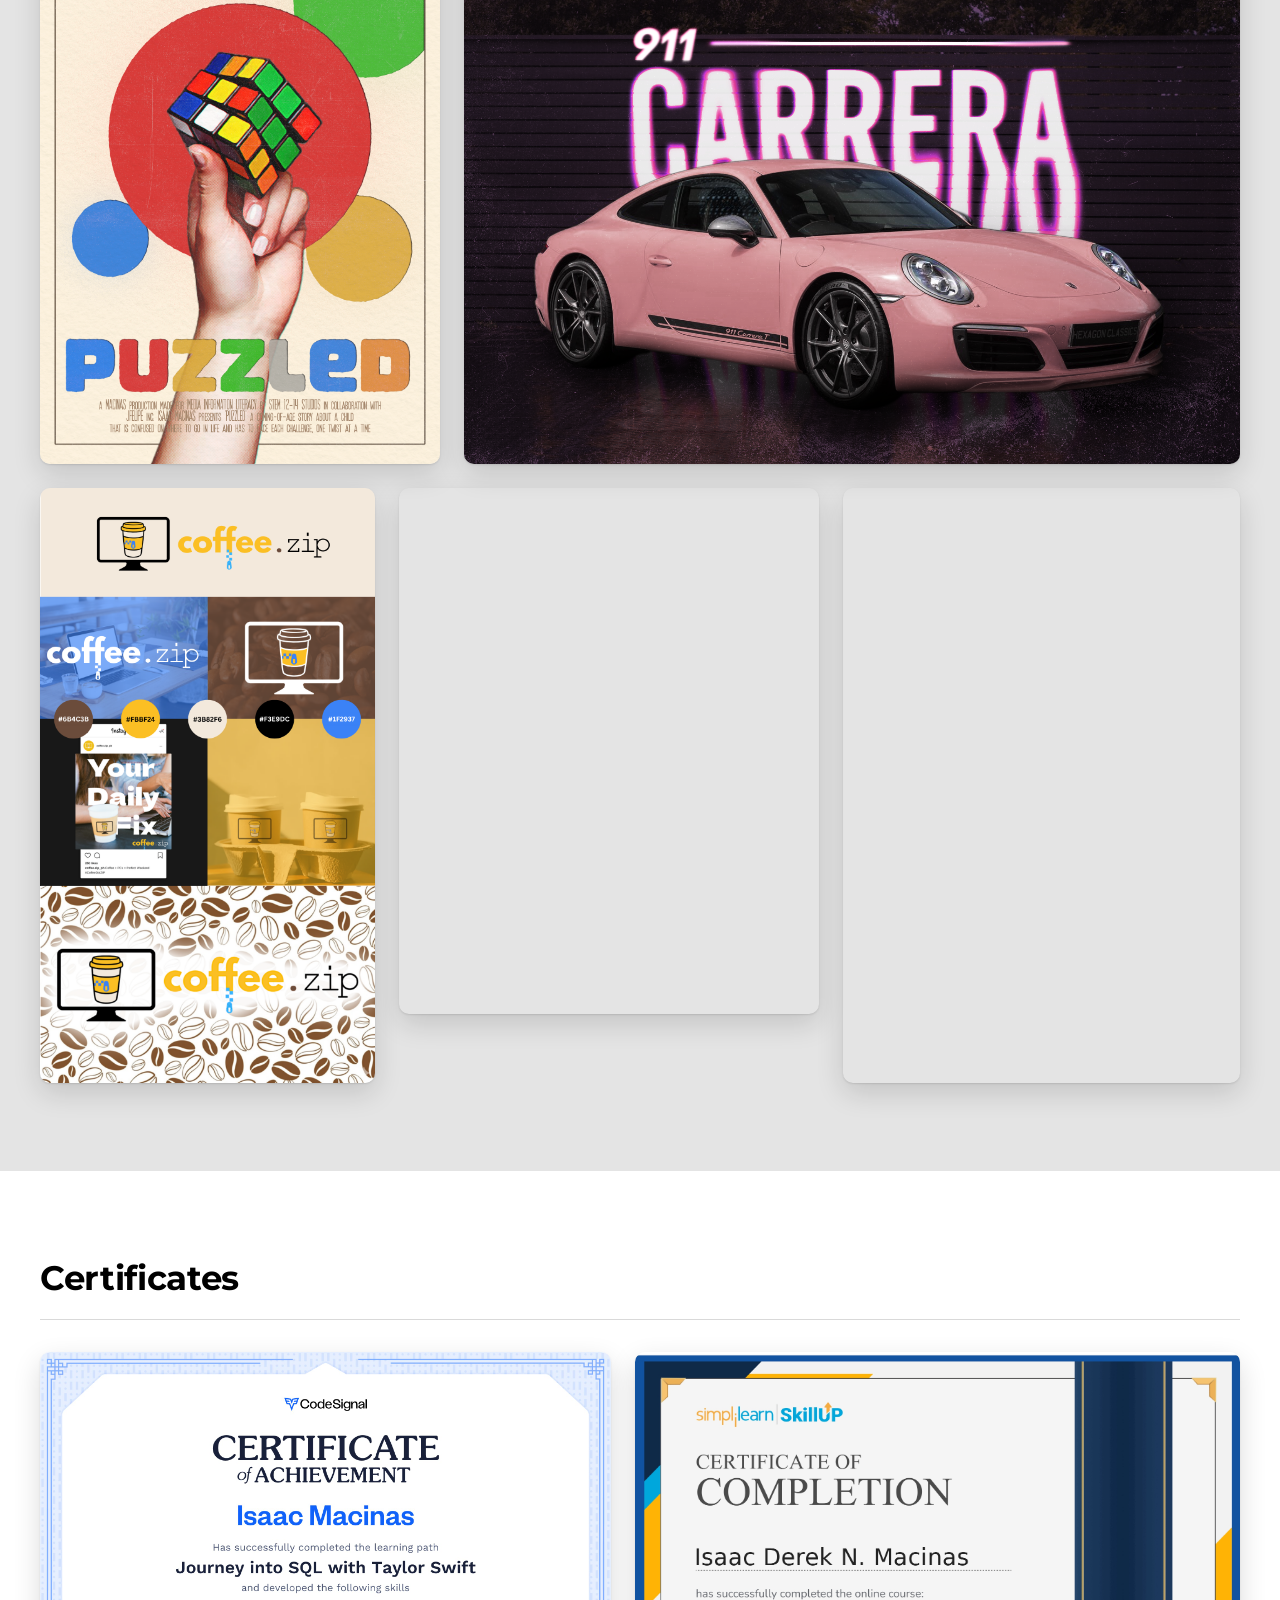
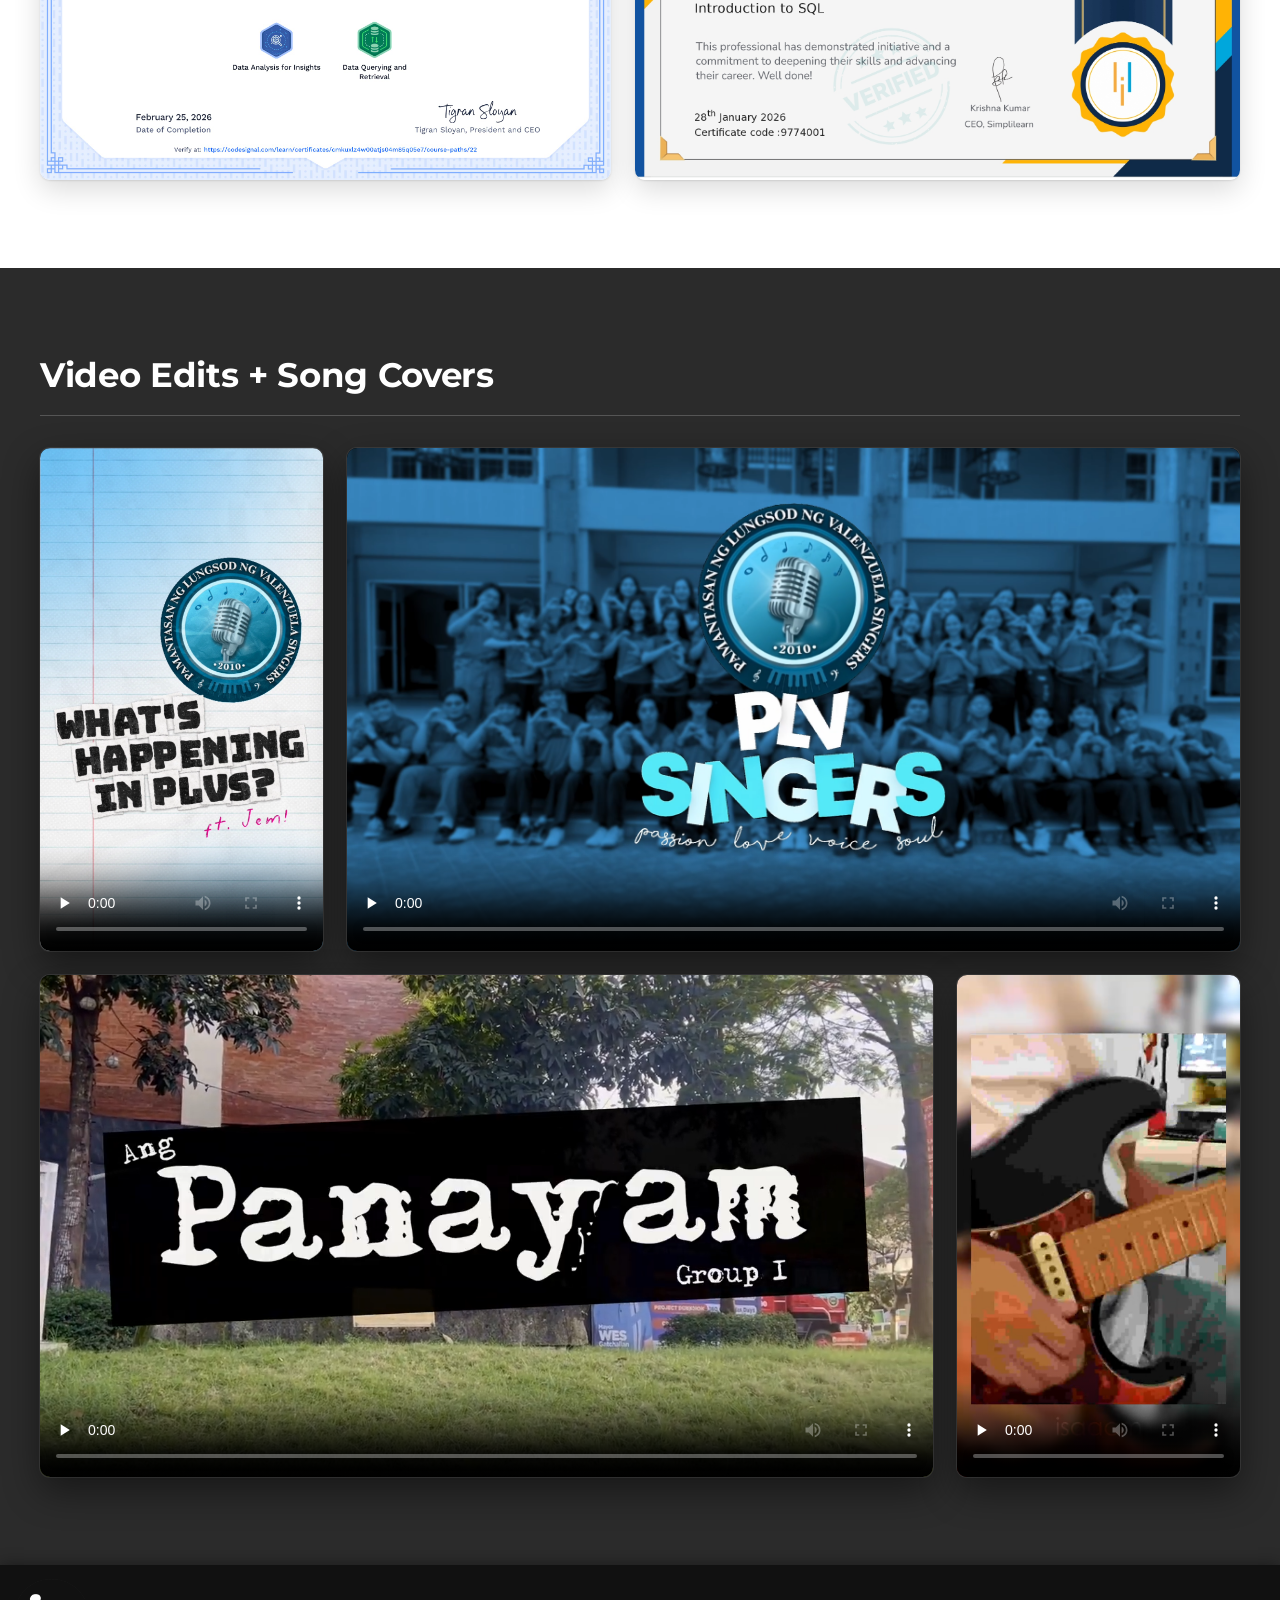
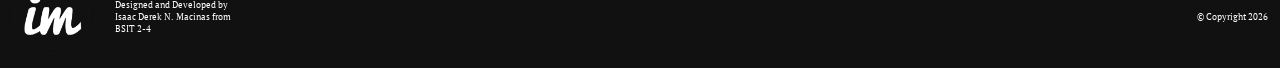
==== commit 947756c4: "Tryna add a Projects section" ====
--- a/html/gallery.html
+++ b/html/gallery.html
@@ -34,6 +34,7 @@
 		<div class="gallerydark">
 			<h1>Gallery</h1>
 			<nav class="navbar" aria-label="Gallery sections">
+				<a class="jump-button" href="#projects">Projects</a>
 				<a class="jump-button" href="#graphic-designs">Graphic Designs</a>
 				<a class="jump-button" href="#certificates">Certificates</a>
 				<a class="jump-button" href="#videos">Videos</a>
@@ -46,6 +47,19 @@
 			width. If you add a piece, set --ar to its pixel size, e.g. "1080 / 1350",
 			and put it in a row.
 		-->
+		<section id="projects" class="gallery-section">
+			<h2>Projects</h2>
+			<div class="gallerylist">
+				<div class="gallery-row gallery-row--photo">
+					<div class="gallerycard" style="--ar: 2048 / 1536">
+						<img src="../images/sqlcertificate.jpeg" alt="SQL Certificate" width="2048" height="1536" loading="lazy" decoding="async">
+					</div>
+					<div class="gallerycard" style="--ar: 1754 / 1241">
+						<img src="../images/simplilearn.jpg" alt="SimpliLearn Certificate" width="1754" height="1241" loading="lazy" decoding="async">
+					</div>
+				</div>
+			</div>
+		</section>
 
 		<section id="graphic-designs" class="gallery-section" aria-labelledby="graphic-designs-title">
 			<h2 id="graphic-designs-title">Graphic Designs</h2>
@@ -63,7 +77,7 @@
 						<img src="../images/coffee.zip moodboard.png" alt="" width="1080" height="1920" loading="lazy" decoding="async">
 					</div>
 					<div class="gallerycard" style="--ar: 1587 / 2245">
-						<img src="../images/Globalisasyon.png" alt="" width="1587" height="2245" loading="lazy" decoding="async">
+						<img src="../images/SSS Updated Pinaka.png" alt="" width="1587" height="2245" loading="lazy" decoding="async">
 					</div>
 					<div class="gallerycard" style="--ar: 2400 / 3600">
 						<img src="../images/apposter.jpg" alt="Poster" width="2400" height="3600" loading="lazy" decoding="async">
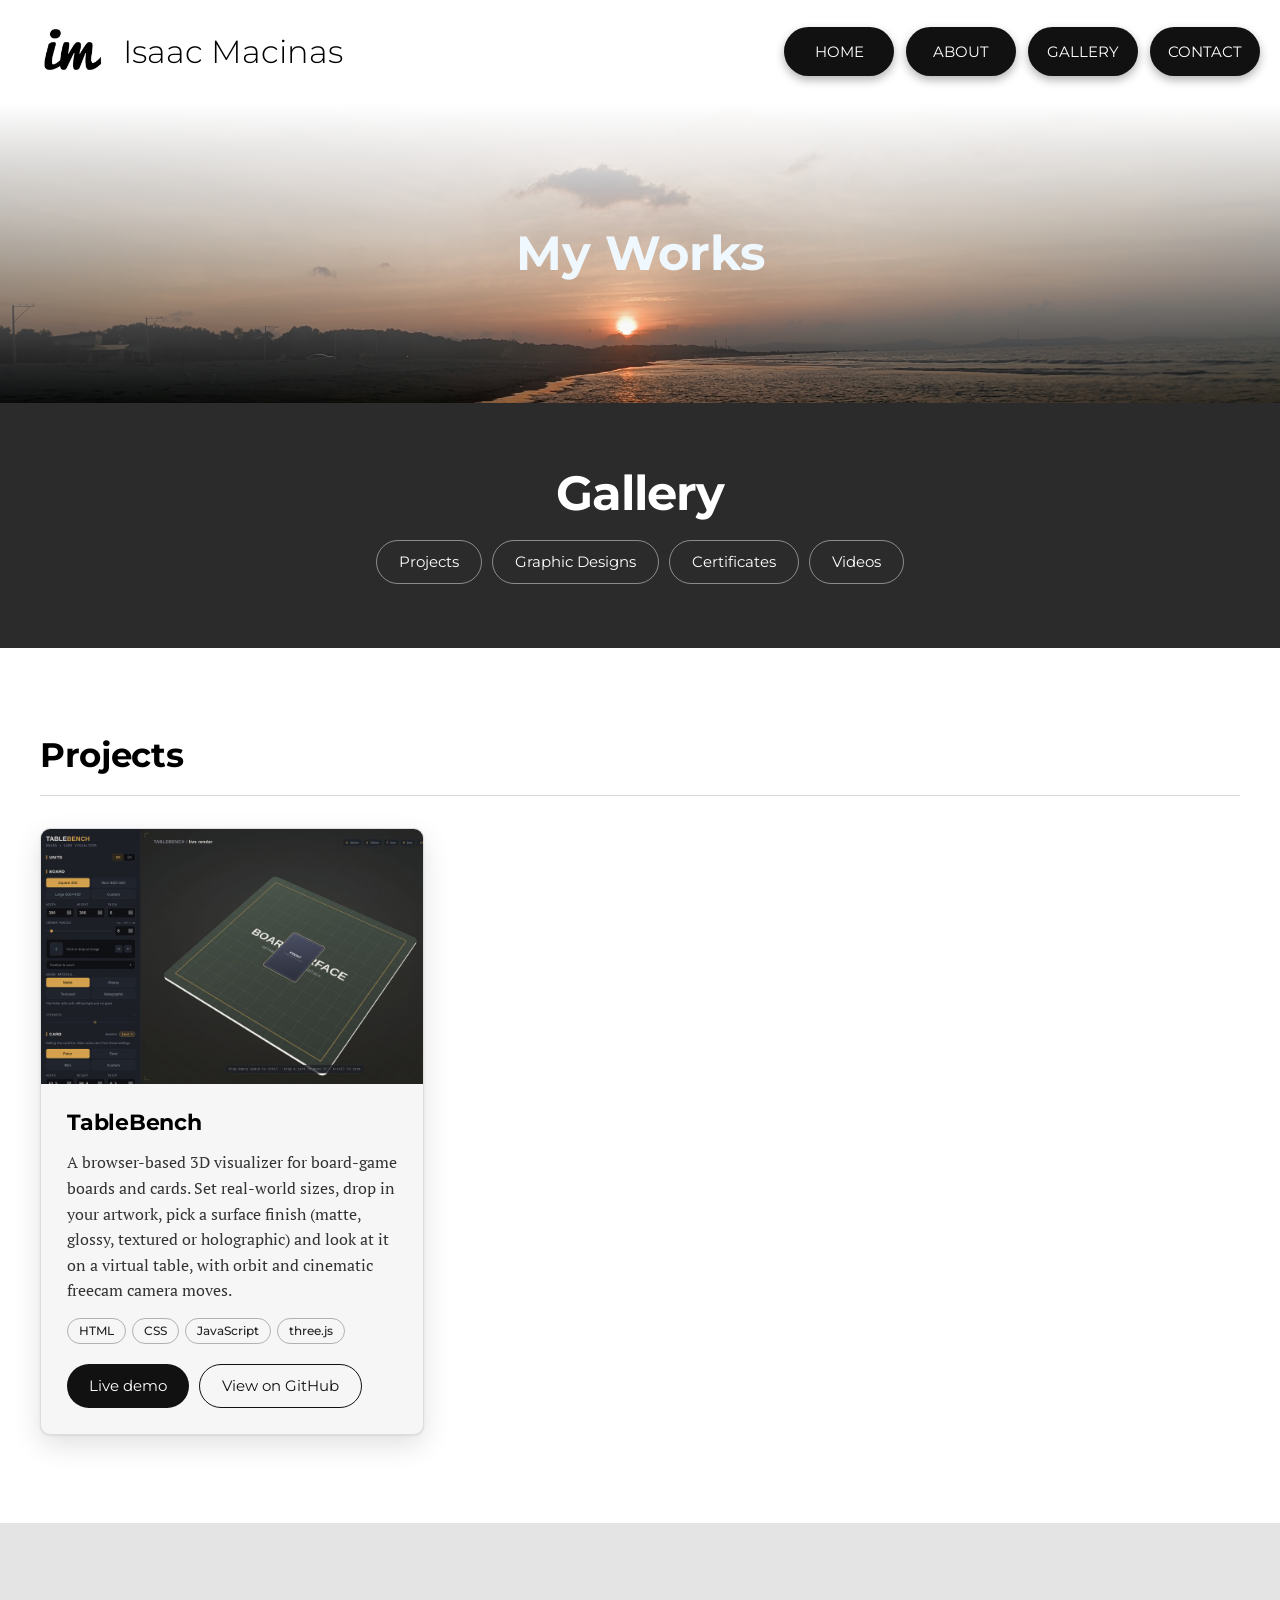
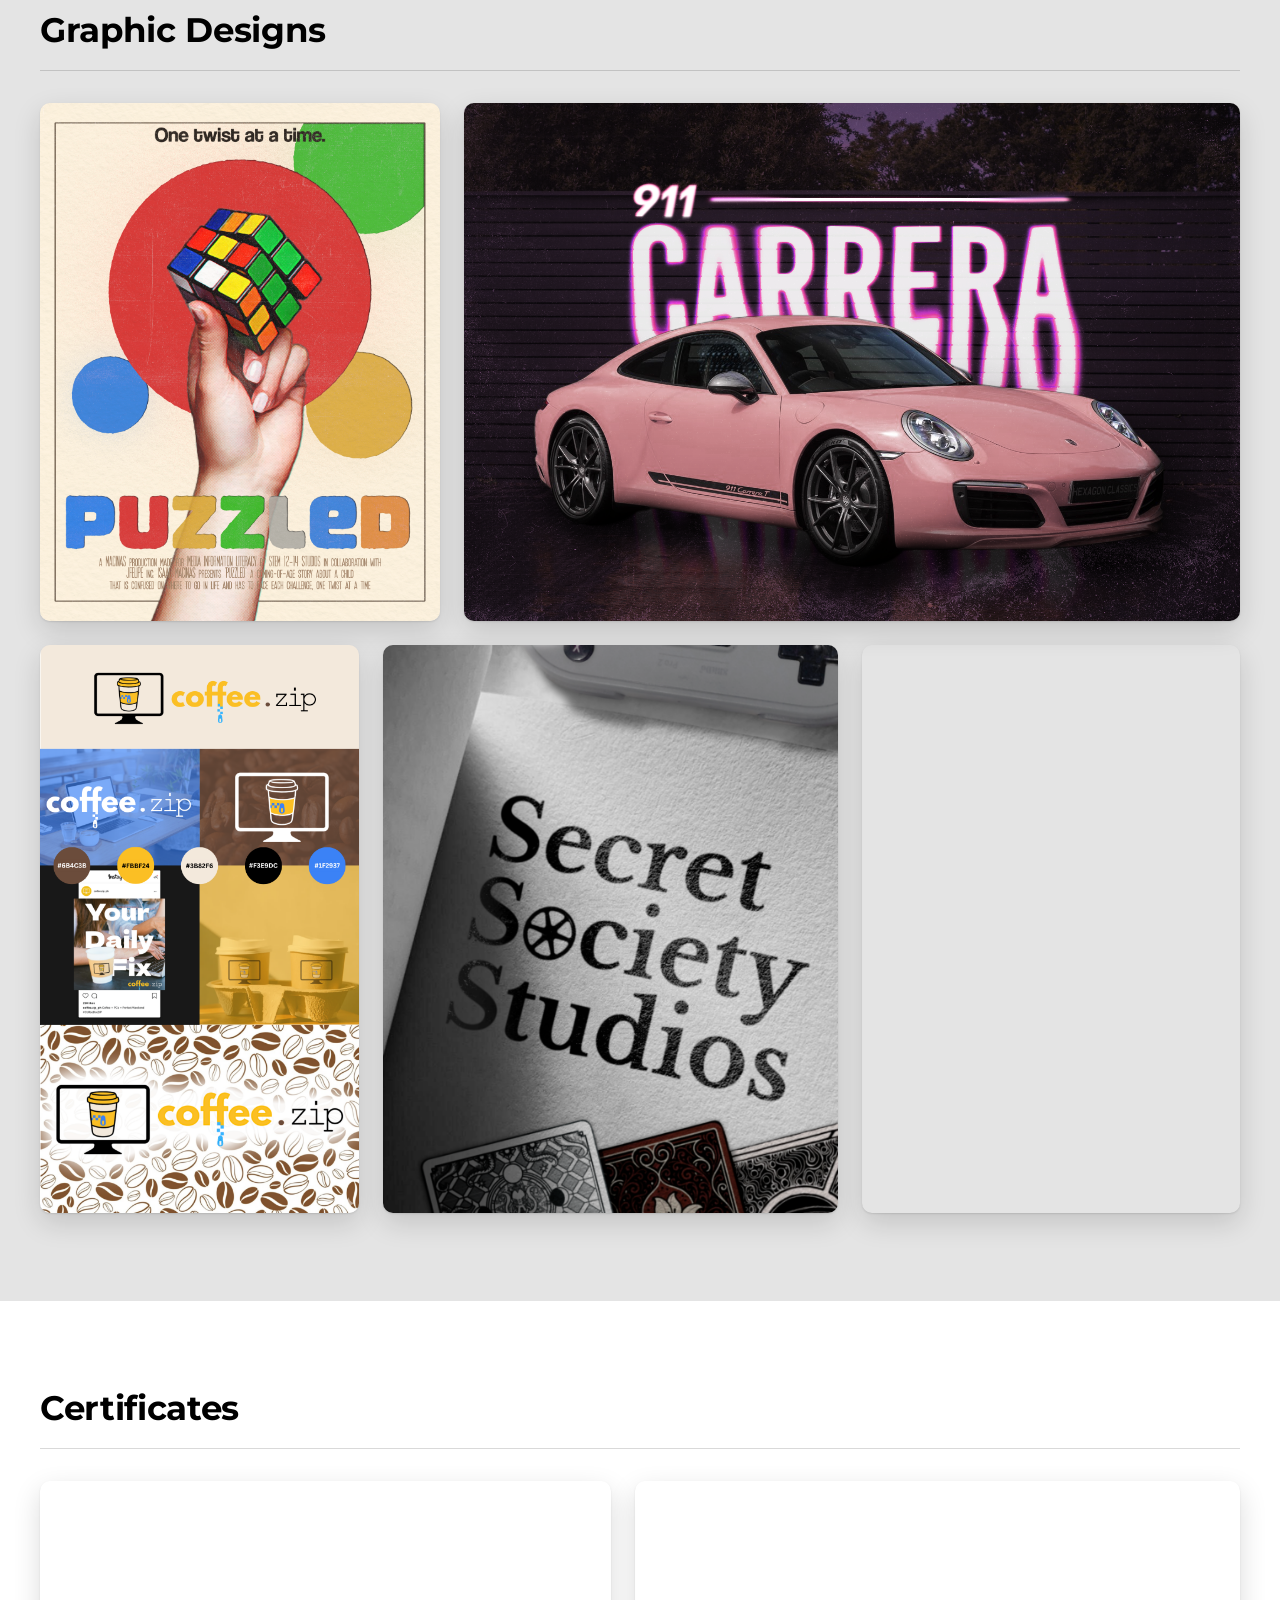
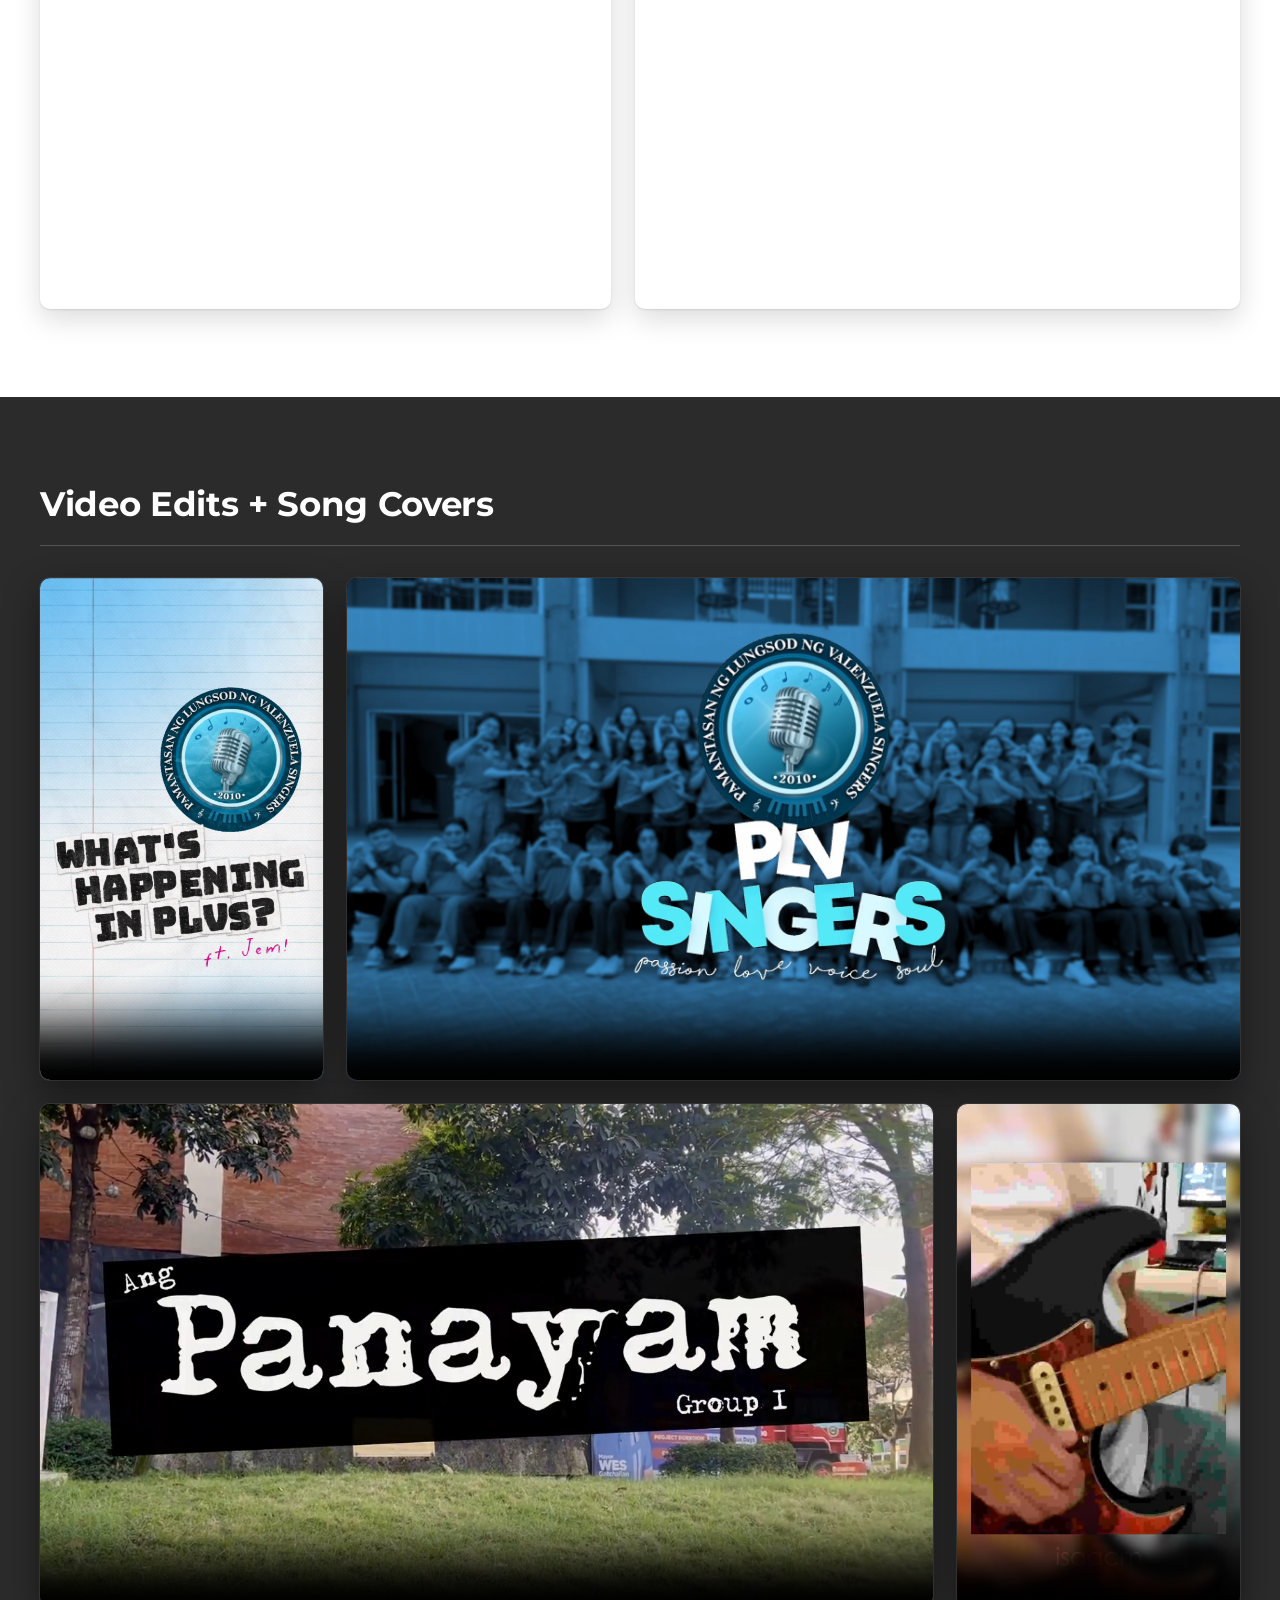
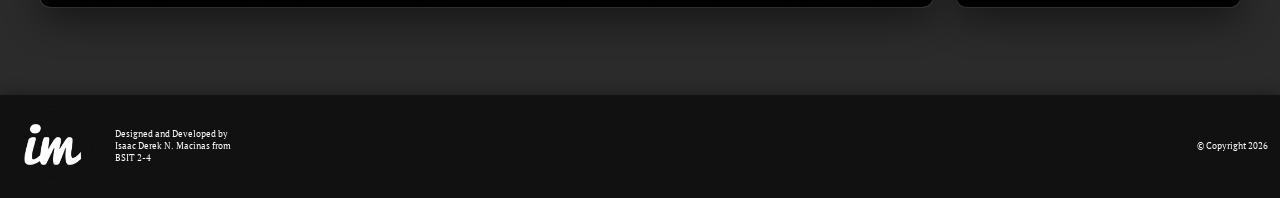
==== commit 73ccbd9f: "Add Projects section with TableBench card - Replace the placeholder Projects block with a card grid " ====
--- a/html/gallery.html
+++ b/html/gallery.html
@@ -47,18 +47,14 @@
 			width. If you add a piece, set --ar to its pixel size, e.g. "1080 / 1350",
 			and put it in a row.
 		-->
-		<section id="projects" class="gallery-section">
-			<h2>Projects</h2>
-			<div class="gallerylist">
-				<div class="gallery-row gallery-row--photo">
-					<div class="gallerycard" style="--ar: 2048 / 1536">
-						<img src="../images/sqlcertificate.jpeg" alt="SQL Certificate" width="2048" height="1536" loading="lazy" decoding="async">
-					</div>
-					<div class="gallerycard" style="--ar: 1754 / 1241">
-						<img src="../images/simplilearn.jpg" alt="SimpliLearn Certificate" width="1754" height="1241" loading="lazy" decoding="async">
-					</div>
-				</div>
-			</div>
+
+		<section id="projects" class="gallery-section gallery-section--light" aria-labelledby="projects-title">
+			<h2 id="projects-title">Projects</h2>
+			<!-- Cards are built from the PROJECTS list in js/projects.js -->
+			<ul id="project-list" class="project-list"></ul>
+			<noscript>
+				<p class="project-fallback">The project cards need JavaScript. You can find all of them on <a href="https://github.com/imepicsauce">my GitHub</a>.</p>
+			</noscript>
 		</section>
 
 		<section id="graphic-designs" class="gallery-section" aria-labelledby="graphic-designs-title">
@@ -76,8 +72,8 @@
 					<div class="gallerycard" style="--ar: 1080 / 1920">
 						<img src="../images/coffee.zip moodboard.png" alt="" width="1080" height="1920" loading="lazy" decoding="async">
 					</div>
-					<div class="gallerycard" style="--ar: 1587 / 2245">
-						<img src="../images/SSS Updated Pinaka.png" alt="" width="1587" height="2245" loading="lazy" decoding="async">
+					<div class="gallerycard" style="--ar: 2160 / 2700">
+						<img src="../images/SSS Updated Pinaka.png" alt="Secret Society Studios wordmark stamped on textured paper, with playing cards and a game controller" width="2160" height="2700" loading="lazy" decoding="async">
 					</div>
 					<div class="gallerycard" style="--ar: 2400 / 3600">
 						<img src="../images/apposter.jpg" alt="Poster" width="2400" height="3600" loading="lazy" decoding="async">
@@ -136,6 +132,7 @@
 			<p>© Copyright 2026</p>
 		</div>
 	</footer>
+	<script src="../js/projects.js"></script>
 </body>
 
 </html>
--- a/css/style.css
+++ b/css/style.css
@@ -485,6 +485,7 @@
 }
 
 .gallerydark .navbar a {
+	box-sizing: border-box;
 	min-height: 44px;
 	padding: 10px 22px;
 	background: transparent;
@@ -612,6 +613,136 @@
 	}
 }
 
+/* Projects: a card grid. Cards are built from js/projects.js, so adding a
+   project never needs CSS. Tracks are at least 320px, so a lone card stays
+   card-sized instead of stretching across the page. */
+.project-list {
+	display: grid;
+	grid-template-columns: repeat(auto-fill, minmax(min(100%, 320px), 1fr));
+	gap: var(--gap);
+	list-style: none;
+}
+
+.project-list > li {
+	display: flex;
+}
+
+.project-card {
+	box-sizing: border-box;
+	display: flex;
+	flex-direction: column;
+	width: 100%;
+	overflow: hidden;
+	background-color: #f6f6f6;
+	border: 1px solid rgba(0, 0, 0, 0.1);
+	border-radius: 10px;
+	box-shadow: 0 1px 2px rgba(0, 0, 0, 0.08), 0 10px 28px rgba(0, 0, 0, 0.12);
+}
+
+.project-card img {
+	display: block;
+	width: 100%;
+	aspect-ratio: 3 / 2;
+	object-fit: cover;
+	background-color: #111111;
+}
+
+.project-body {
+	display: flex;
+	flex: 1;
+	flex-direction: column;
+	gap: 14px;
+	padding: clamp(18px, 2.4vw, 26px);
+}
+
+.project-body h3 {
+	font-size: 1.375rem;
+	font-weight: 700;
+	letter-spacing: -0.01em;
+	line-height: 1.2;
+}
+
+.project-body p {
+	max-width: 65ch;
+	color: #333333;
+	font-size: 1rem;
+	line-height: 1.6;
+}
+
+.project-tags {
+	display: flex;
+	flex-wrap: wrap;
+	gap: 6px;
+	list-style: none;
+}
+
+.project-tags li {
+	padding: 3px 11px;
+	border: 1px solid rgba(0, 0, 0, 0.28);
+	border-radius: 999px;
+	color: #222222;
+	font-size: 0.75rem;
+	font-weight: 500;
+	line-height: 1.5;
+}
+
+.project-links {
+	display: flex;
+	flex-wrap: wrap;
+	gap: 10px;
+	margin-top: auto;
+	padding-top: 6px;
+}
+
+.project-links a {
+	box-sizing: border-box;
+	display: inline-flex;
+	align-items: center;
+	min-height: 44px;
+	padding: 10px 22px;
+	border-radius: 999px;
+	background-color: #111111;
+	color: white;
+	font-size: 15px;
+	text-decoration: none;
+	transition: background-color 200ms ease;
+}
+
+.project-links a:hover {
+	background-color: #3a3a3a;
+}
+
+.project-links a + a {
+	background-color: transparent;
+	border: 1.5px solid #111111;
+	color: #111111;
+}
+
+.project-links a + a:hover {
+	background-color: #111111;
+	color: white;
+}
+
+.project-links a:focus-visible {
+	outline: 2px solid #111111;
+	outline-offset: 3px;
+}
+
+.project-fallback a {
+	color: inherit;
+}
+
+@media (hover: hover) and (prefers-reduced-motion: no-preference) {
+	.project-card {
+		transition: transform 450ms cubic-bezier(0.16, 1, 0.3, 1), box-shadow 450ms cubic-bezier(0.16, 1, 0.3, 1);
+	}
+
+	.project-card:hover {
+		transform: translateY(-4px);
+		box-shadow: 0 2px 4px rgba(0, 0, 0, 0.1), 0 18px 40px rgba(0, 0, 0, 0.2);
+	}
+}
+
 /* One quiet moment: images lift on hover. Videos stay put so the controls don't move. */
 @media (hover: hover) and (prefers-reduced-motion: no-preference) {
 	.gallerycard:has(> img) {
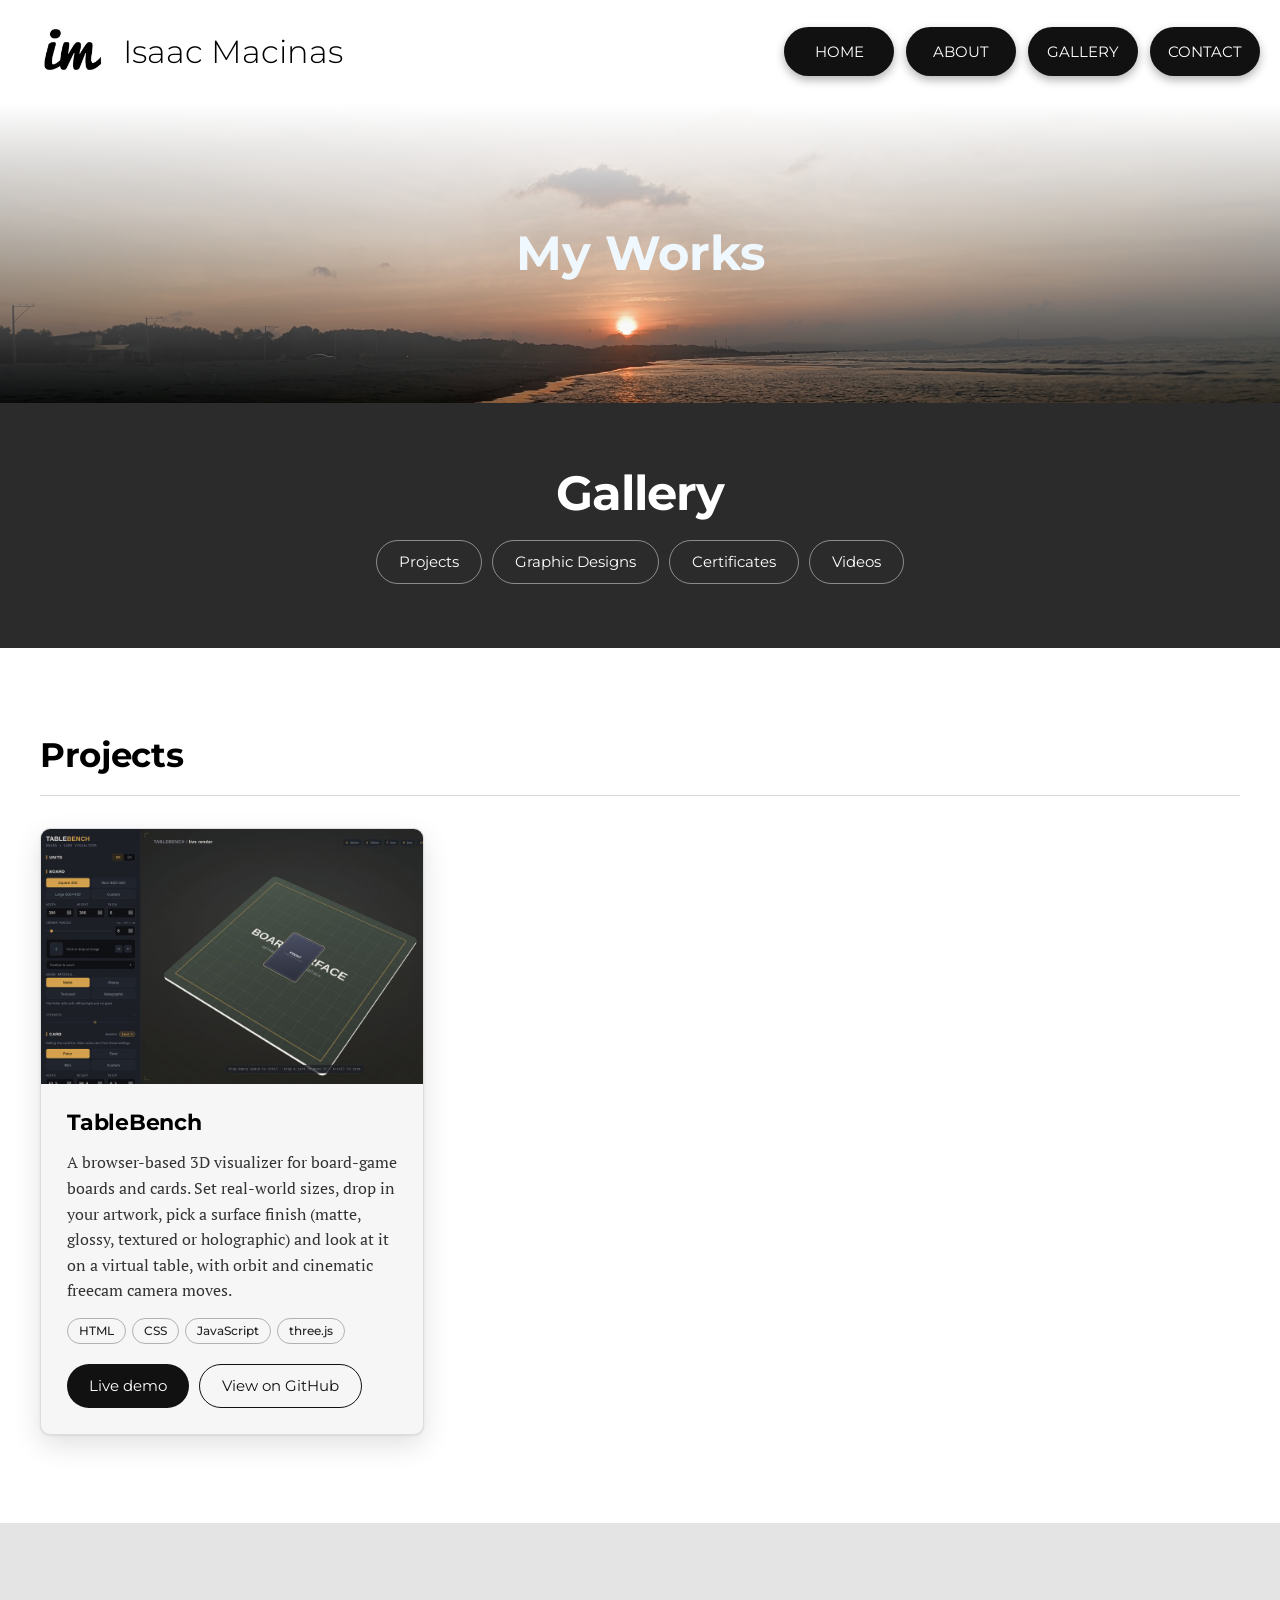
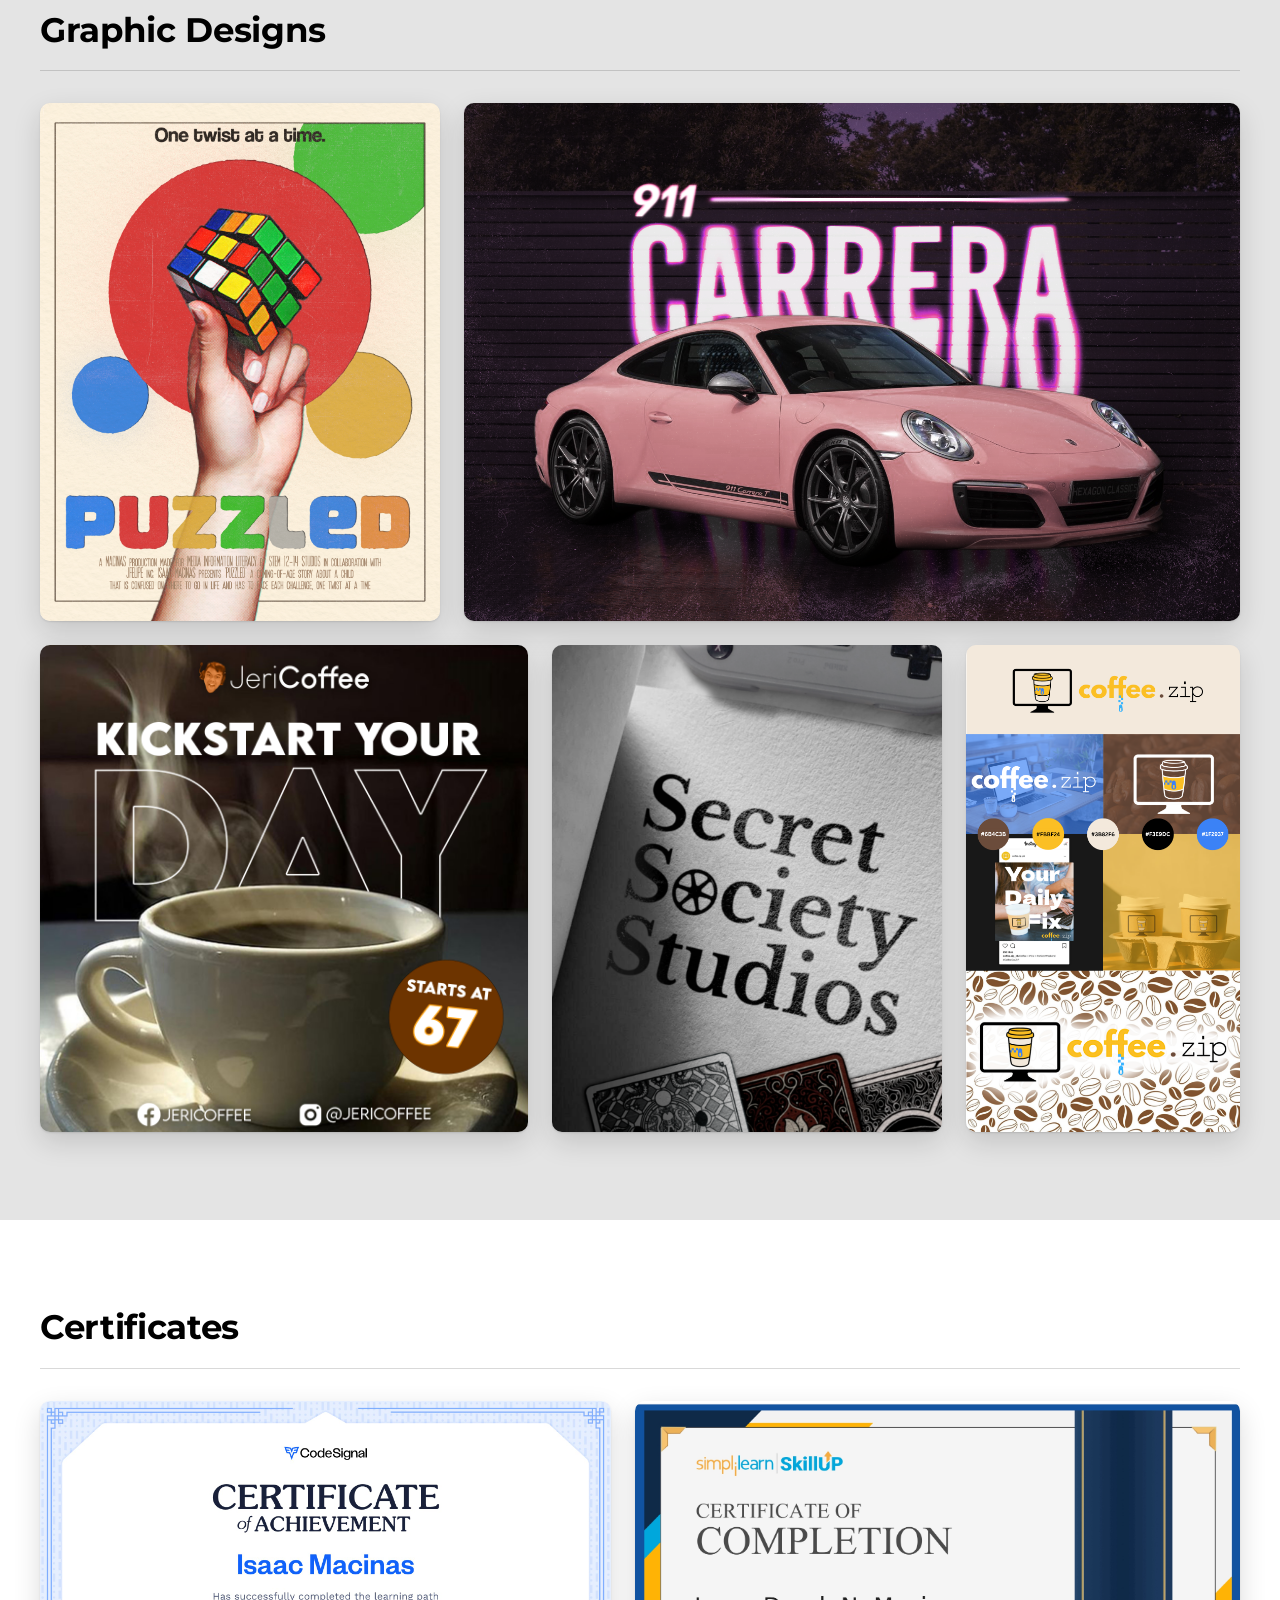
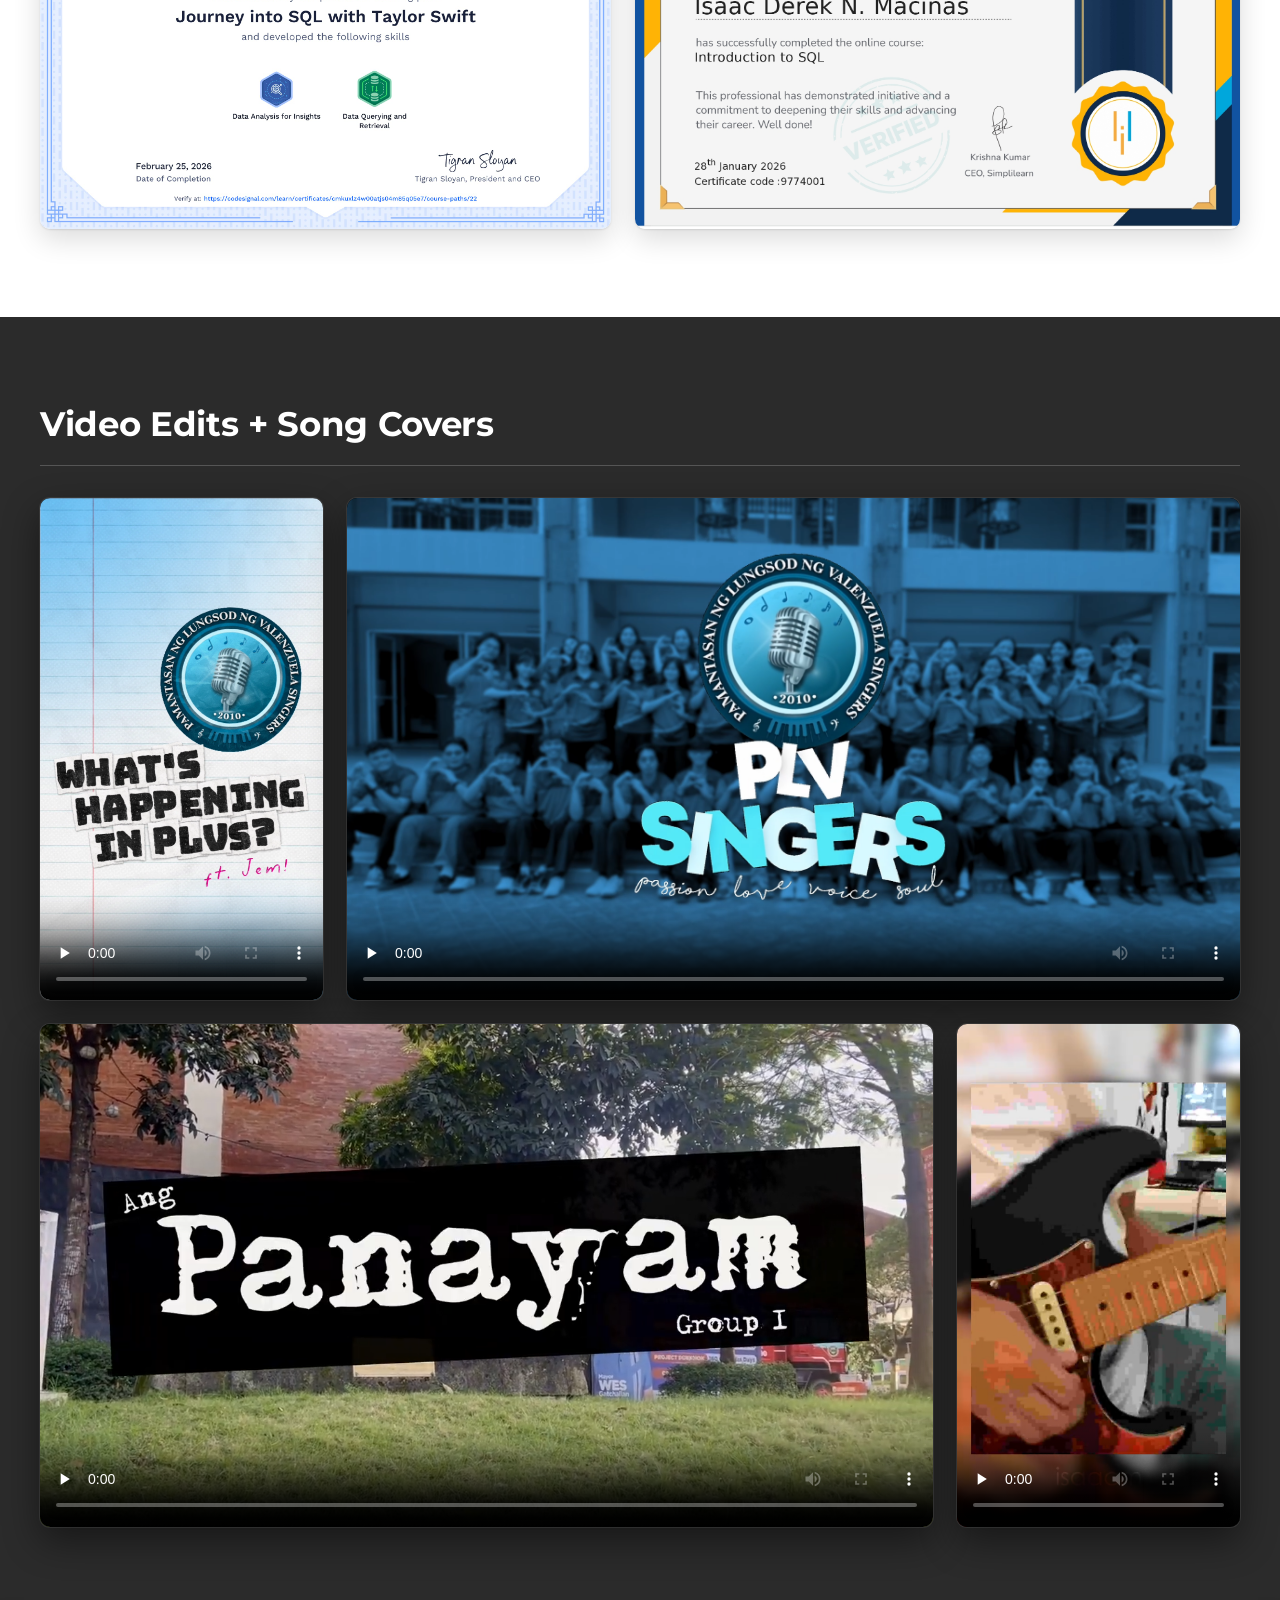
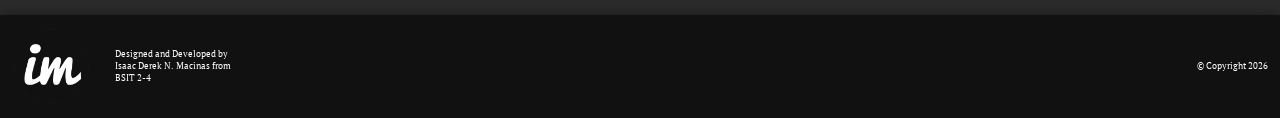
==== commit f34b5dc1: "Added JeriCoffee" ====
--- a/html/gallery.html
+++ b/html/gallery.html
@@ -69,14 +69,14 @@
 					</div>
 				</div>
 				<div class="gallery-row gallery-row--photo">
-					<div class="gallerycard" style="--ar: 1080 / 1920">
-						<img src="../images/coffee.zip moodboard.png" alt="" width="1080" height="1920" loading="lazy" decoding="async">
+					<div class="gallerycard" style="--ar: 1080 / 1080">
+						<img src="../images/JeriCoffee-Socmed.jpg" alt="Poster" width="1080" height="1080" loading="lazy" decoding="async">
 					</div>
 					<div class="gallerycard" style="--ar: 2160 / 2700">
 						<img src="../images/SSS Updated Pinaka.png" alt="Secret Society Studios wordmark stamped on textured paper, with playing cards and a game controller" width="2160" height="2700" loading="lazy" decoding="async">
 					</div>
-					<div class="gallerycard" style="--ar: 2400 / 3600">
-						<img src="../images/apposter.jpg" alt="Poster" width="2400" height="3600" loading="lazy" decoding="async">
+					<div class="gallerycard" style="--ar: 1080 / 1920">
+						<img src="../images/coffee.zip moodboard.png" alt="" width="1080" height="1920" loading="lazy" decoding="async">
 					</div>
 				</div>
 			</div>
